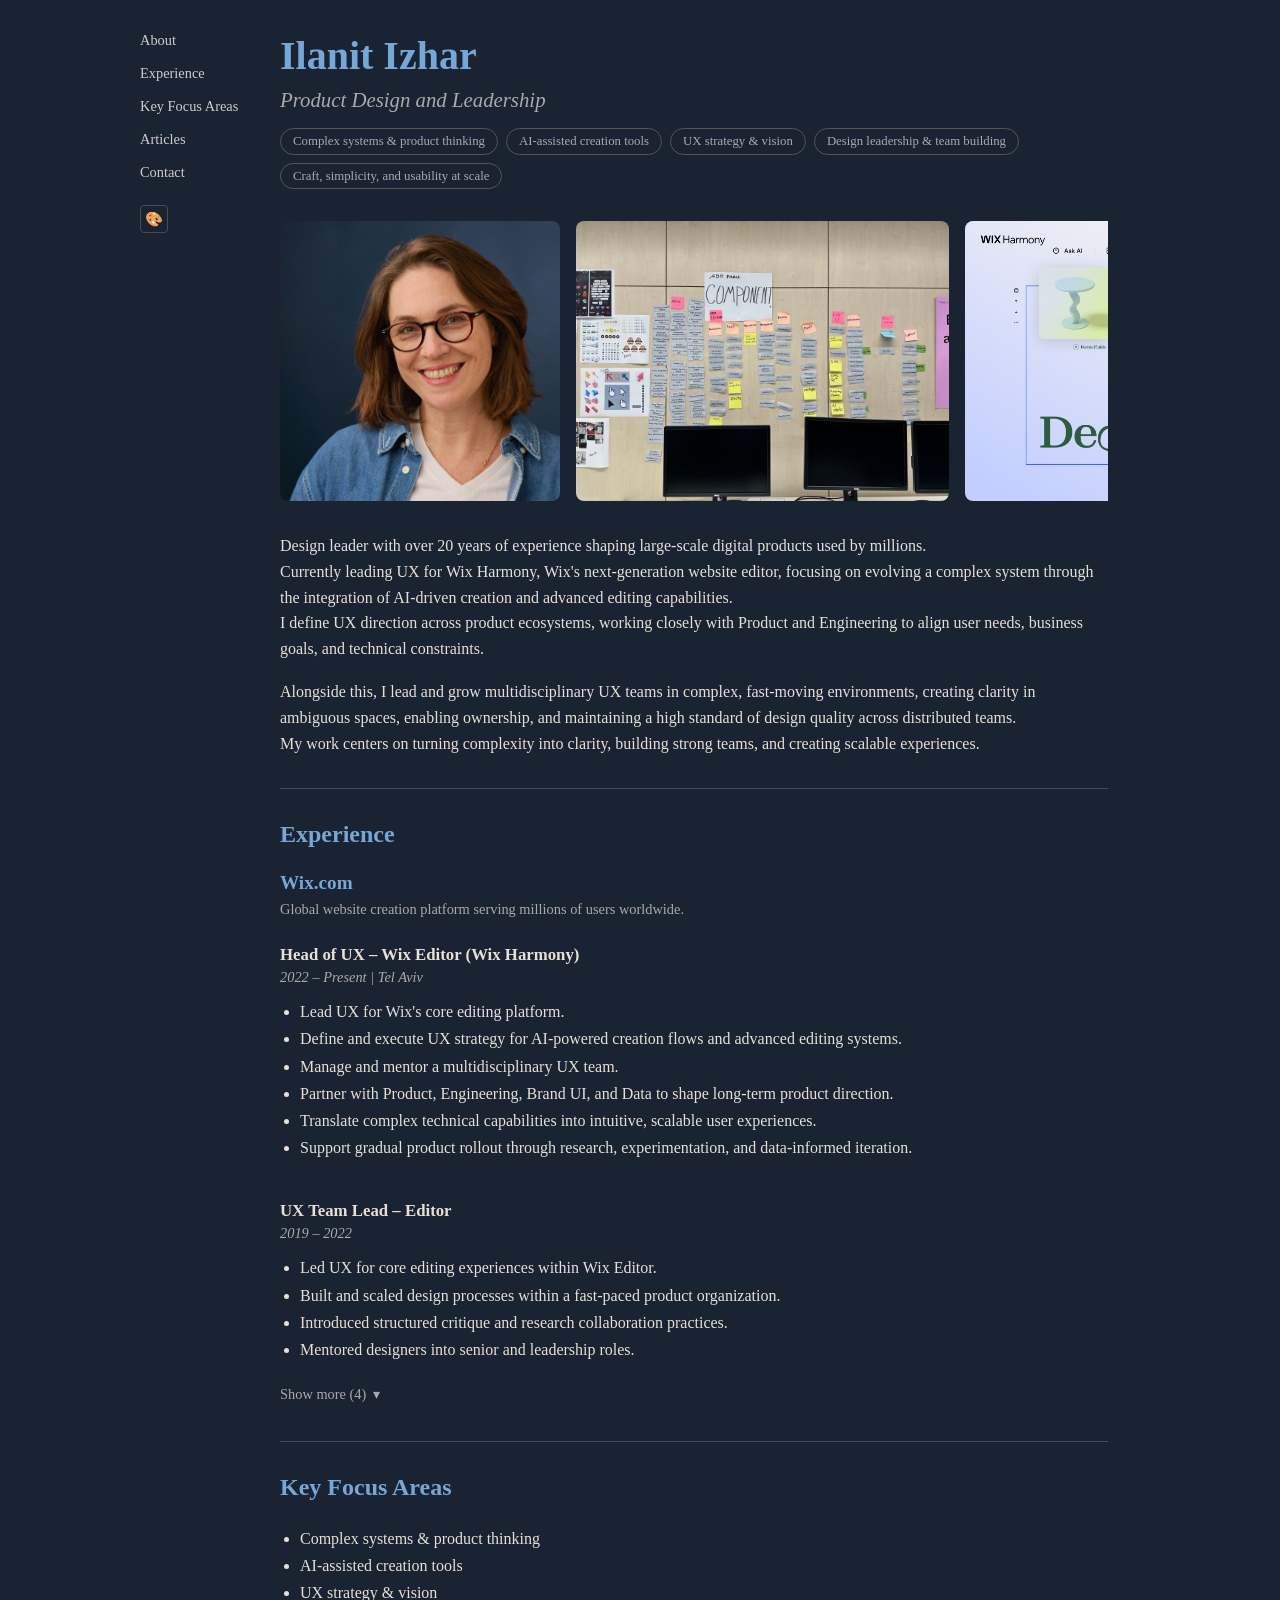
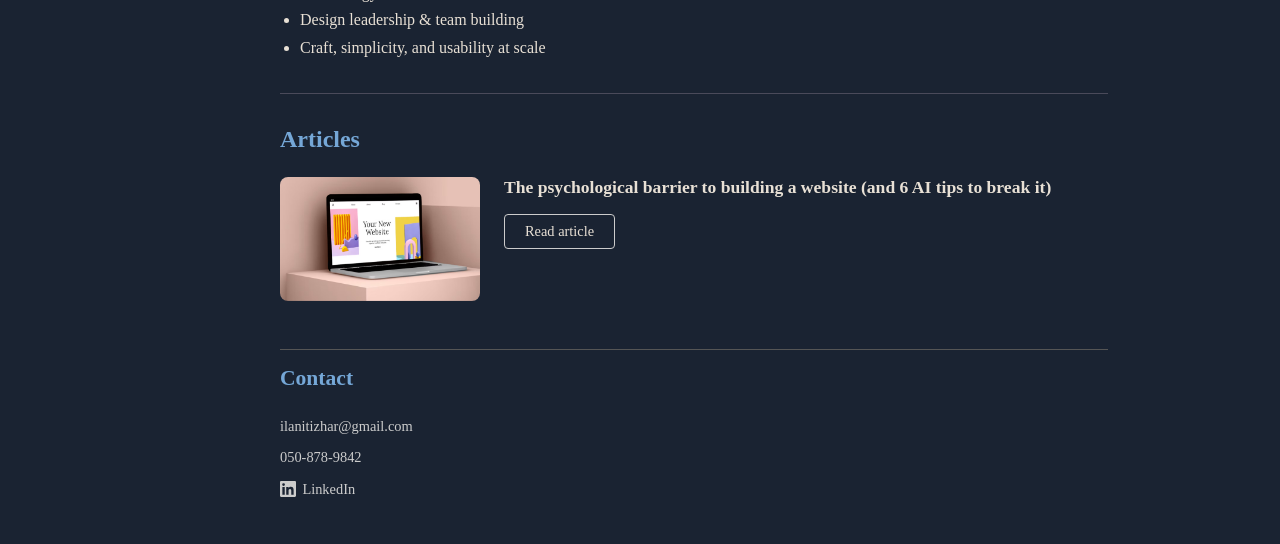
==== index.html @ 87e4e73e "Initial commit: personal portfolio site Portfolio for Ilanit Izhar with multi-theme system (5 themes" ====
<!DOCTYPE html>
<html lang="en">
<head>
  <meta charset="UTF-8">
  <meta name="viewport" content="width=device-width, initial-scale=1.0">
  <title>Ilanit Izhar</title>
  <link rel="preconnect" href="https://fonts.googleapis.com">
  <link rel="preconnect" href="https://fonts.gstatic.com" crossorigin>
  <link href="https://fonts.googleapis.com/css2?family=DM+Serif+Display&family=Inter:wght@400;600&family=Nunito:wght@400;600&family=Playfair+Display:wght@400;700&family=Source+Sans+3:wght@400;600&family=Space+Grotesk:wght@400;600&display=swap" rel="stylesheet">
  <link rel="stylesheet" href="styles.css">
</head>
<body>
  <nav class="nav-bar">
    <a href="#">About</a>
    <a href="#experience">Experience</a>
    <a href="#focus">Key Focus Areas</a>
    <a href="#articles">Articles</a>
    <a href="#contact">Contact</a>
    <div class="theme-panel-wrapper">
      <button class="theme-toggle" id="theme-toggle" title="Change theme">&#127912;</button>
      <div class="theme-panel" id="theme-panel"></div>
    </div>
  </nav>

  <h1>Ilanit Izhar</h1>
  <p class="subtitle">Product Design and Leadership</p>
  <div class="tags">
    <span class="tag">Complex systems &amp; product thinking</span>
    <span class="tag">AI-assisted creation tools</span>
    <span class="tag">UX strategy &amp; vision</span>
    <span class="tag">Design leadership &amp; team building</span>
    <span class="tag">Craft, simplicity, and usability at scale</span>
  </div>

  <div class="gallery-track-wrapper">
    <div class="gallery-track">
      <img src="media/profile.jpg" alt="Profile photo">
      <img src="media/speaking-02.jpg" alt="Presenting">
      <img src="media/Harmony_PR_img_05 (1).jpg" alt="Harmony PR">
      <img src="media/headshot-studio-03.jpg" alt="Headshot studio">
      <img src="media/show2.jpg" alt="Show photo">
      <img src="media/speaking-01.jpg" alt="Speaking on stage">
      <img src="media/speaking-03.jpg" alt="On stage">
      <img src="media/team-review.jpg" alt="Team review">
      <img src="media/team-photo.jpg" alt="Team photo">
      <img src="media/profile.jpg" alt="Profile photo">
      <img src="media/speaking-02.jpg" alt="Presenting">
      <img src="media/Harmony_PR_img_05 (1).jpg" alt="Harmony PR">
      <img src="media/headshot-studio-03.jpg" alt="Headshot studio">
      <img src="media/show2.jpg" alt="Show photo">
      <img src="media/speaking-01.jpg" alt="Speaking on stage">
      <img src="media/speaking-03.jpg" alt="On stage">
      <img src="media/team-review.jpg" alt="Team review">
      <img src="media/team-photo.jpg" alt="Team photo">
    </div>
  </div>

  <section id="about">
    <p>Design leader with over 20 years of experience shaping large-scale digital products used by millions.</p>
    <p>Currently leading UX for Wix Harmony, Wix's next-generation website editor, focusing on evolving a complex system through the integration of AI-driven creation and advanced editing capabilities.</p>
    <p>I define UX direction across product ecosystems, working closely with Product and Engineering to align user needs, business goals, and technical constraints.</p>
    <br>
    <p>Alongside this, I lead and grow multidisciplinary UX teams in complex, fast-moving environments, creating clarity in ambiguous spaces, enabling ownership, and maintaining a high standard of design quality across distributed teams.</p>
    <p>My work centers on turning complexity into clarity, building strong teams, and creating scalable experiences.</p>
  </section>

  <hr class="section-divider">

  <section id="experience" class="experience">
    <h2>Experience</h2>

    <div class="exp-company">
      <h3 class="company-name">Wix.com</h3>
      <p class="company-desc">Global website creation platform serving millions of users worldwide.</p>

      <div class="exp-block">
        <h4>Head of UX – Wix Editor (Wix Harmony)</h4>
        <span class="exp-meta">2022 – Present | Tel Aviv</span>
        <ul>
          <li>Lead UX for Wix's core editing platform.</li>
          <li>Define and execute UX strategy for AI-powered creation flows and advanced editing systems.</li>
          <li>Manage and mentor a multidisciplinary UX team.</li>
          <li>Partner with Product, Engineering, Brand UI, and Data to shape long-term product direction.</li>
          <li>Translate complex technical capabilities into intuitive, scalable user experiences.</li>
          <li>Support gradual product rollout through research, experimentation, and data-informed iteration.</li>
        </ul>
      </div>

      <div class="exp-block">
        <h4>UX Team Lead – Editor</h4>
        <span class="exp-meta">2019 – 2022</span>
        <ul>
          <li>Led UX for core editing experiences within Wix Editor.</li>
          <li>Built and scaled design processes within a fast-paced product organization.</li>
          <li>Introduced structured critique and research collaboration practices.</li>
          <li>Mentored designers into senior and leadership roles.</li>
        </ul>
      </div>
    </div>

    <details class="read-more">
      <summary><span class="label-more">Show more (4)</span><span class="label-less">Show less</span> <span class="chevron-down">&#9662;</span><span class="chevron-up">&#9652;</span></summary>

    <div class="exp-company">
      <h3 class="company-name">Jolt.io</h3>
      <p class="company-desc">EdTech startup building hybrid live learning experiences via two-way video.</p>

      <div class="exp-block">
        <h4>Senior Product Designer &amp; Brand Art Director</h4>
        <span class="exp-meta">2016 – 2019</span>
        <ul>
          <li>Led end-to-end product design across instructor tools, scheduling systems, and student discovery flows.</li>
          <li>Designed operational systems for content curation and classroom management.</li>
          <li>Defined and maintained product and brand visual language.</li>
          <li>Collaborated closely with founders and engineering during product scaling.</li>
        </ul>
      </div>
    </div>

    <div class="exp-company">
      <h3 class="company-name">Playbuzz</h3>
      <p class="company-desc">Global interactive content platform enabling publishers and brands to create storytelling experiences at scale.</p>

      <div class="exp-block">
        <h4>Product Designer &amp; Design Team Leader</h4>
        <span class="exp-meta">2014 – 2016</span>
        <ul>
          <li>Led UX/UI design for a high-scale content creation platform.</li>
          <li>Built and guided the design team.</li>
          <li>Defined and evolved the brand's visual language.</li>
          <li>Delivered web and mobile experiences used by global publishers.</li>
        </ul>
      </div>
    </div>

    <div class="exp-company">
      <h3 class="company-name">Walla! News</h3>
      <p class="company-desc">One of Israel's largest news portals, serving millions of monthly users.</p>

      <div class="exp-block">
        <h4>Creative Director &amp; UX/UI Team Lead</h4>
        <span class="exp-meta">2009 – 2014</span>
        <ul>
          <li>Led a team of 6 designers.</li>
          <li>Directed large-scale responsive redesign of Walla! News.</li>
          <li>Delivered multi-platform experiences (web, iPad, SmartTV).</li>
          <li>Partnered closely with Product and Engineering leadership on strategic roadmap initiatives.</li>
        </ul>
      </div>
    </div>

    <div class="exp-company">
      <h3 class="company-name">Mantis Studio</h3>
      <p class="company-desc">Leading Israeli digital design studio.</p>

      <div class="exp-block">
        <h4>Senior Designer &amp; Art Director</h4>
        <span class="exp-meta">2000 – 2009</span>
        <ul>
          <li>Led creative direction for large-scale digital projects.</li>
          <li>Guided design teams and managed end-to-end visual processes.</li>
          <li>Worked with major media and technology brands.</li>
        </ul>
      </div>
    </div>
    </details>
  </section>

  <hr class="section-divider">

  <section id="focus">
    <h2>Key Focus Areas</h2>
    <ul class="focus-list">
      <li>Complex systems &amp; product thinking</li>
      <li>AI-assisted creation tools</li>
      <li>UX strategy &amp; vision</li>
      <li>Design leadership &amp; team building</li>
      <li>Craft, simplicity, and usability at scale</li>
    </ul>
  </section>

  <hr class="section-divider">

  <section id="articles">
    <h2>Articles</h2>
    <div class="article-card">
      <img src="media/fc2532_8f510f0530d548c6889fca496eeb2dd0~mv2.avif" alt="Article cover">
      <div class="article-card-content">
        <h3>The psychological barrier to building a website (and 6 AI tips to break it)</h3>
        <a href="https://www.wix.com/blog/breaking-the-psychological-barrier-to-building-a-website" target="_blank" class="btn">Read article</a>
      </div>
    </div>
  </section>

  <footer id="contact">
    <h2>Contact</h2>
    <p><a href="mailto:ilanitizhar@gmail.com">ilanitizhar@gmail.com</a></p>
    <p><a href="tel:+972508789842">050-878-9842</a></p>
    <p>
      <a href="https://www.linkedin.com/in/ilanitizhar/" target="_blank" class="linkedin-link">
        <svg class="linkedin-icon" xmlns="http://www.w3.org/2000/svg" viewBox="0 0 24 24" fill="currentColor"><path d="M20.447 20.452h-3.554v-5.569c0-1.328-.027-3.037-1.852-3.037-1.853 0-2.136 1.445-2.136 2.939v5.667H9.351V9h3.414v1.561h.046c.477-.9 1.637-1.85 3.37-1.85 3.601 0 4.267 2.37 4.267 5.455v6.286zM5.337 7.433a2.062 2.062 0 01-2.063-2.065 2.064 2.064 0 112.063 2.065zm1.782 13.019H3.555V9h3.564v11.452zM22.225 0H1.771C.792 0 0 .774 0 1.729v20.542C0 23.227.792 24 1.771 24h20.451C23.2 24 24 23.227 24 22.271V1.729C24 .774 23.2 0 22.222 0h.003z"/></svg>
        LinkedIn
      </a>
    </p>
  </footer>


  <script>
    var themes = {
      midnight: {
        name: 'Midnight',
        headingFont: "Georgia, 'Times New Roman', serif",
        bodyFont: "Georgia, 'Times New Roman', serif",
        vars: {
          '--bg': '#1a2332', '--text': '#e8e0d5', '--text-muted': '#aaa',
          '--title': '#75a7d7', '--border': '#4a4a5a', '--border-light': '#555',
          '--link': '#ccc', '--link-hover': '#fff', '--tag-border': '#555',
          '--btn-border': '#ccc', '--btn-hover-bg': '#e8e0d5', '--btn-hover-text': '#1a2332',
          '--footer-text': '#999'
        },
        scroll: [
          { id: 'about',      bg: '#1a2332', text: '#e8e0d5' },
          { id: 'experience', bg: '#2d3558', text: '#e8e0d5' },
          { id: 'focus',      bg: '#40477e', text: '#e8e0d5' },
          { id: 'articles',   bg: '#5659a9', text: '#e8e0d5' },
          { id: 'contact',    bg: '#6c6cd5', text: '#e8e0d5' }
        ],
        swatches: ['#1a2332', '#75a7d7', '#6c6cd5']
      },
      daylight: {
        name: 'Daylight',
        headingFont: "Georgia, 'Times New Roman', serif",
        bodyFont: "Georgia, 'Times New Roman', serif",
        vars: {
          '--bg': '#f5f3f0', '--text': '#2a2a2a', '--text-muted': '#666',
          '--title': '#4a5a9e', '--border': '#ddd', '--border-light': '#ccc',
          '--link': '#555', '--link-hover': '#1a1a1a', '--tag-border': '#bbb',
          '--btn-border': '#555', '--btn-hover-bg': '#2a2a2a', '--btn-hover-text': '#f5f3f0',
          '--footer-text': '#777'
        },
        scroll: [
          { id: 'about',      bg: '#f5f3f0', text: '#2a2a2a' },
          { id: 'experience', bg: '#edeae5', text: '#2a2a2a' },
          { id: 'focus',      bg: '#e5e2dc', text: '#2a2a2a' },
          { id: 'articles',   bg: '#ddd9d3', text: '#2a2a2a' },
          { id: 'contact',    bg: '#d5d1ca', text: '#2a2a2a' }
        ],
        swatches: ['#f5f3f0', '#4a5a9e', '#d5d1ca']
      },
      editorial: {
        name: 'Editorial',
        headingFont: "'Playfair Display', Georgia, serif",
        bodyFont: "'Source Sans 3', 'Helvetica Neue', sans-serif",
        vars: {
          '--bg': '#faf8f5', '--text': '#2d2d2d', '--text-muted': '#7a7a7a',
          '--title': '#8b4513', '--border': '#e0d8ce', '--border-light': '#d4ccc2',
          '--link': '#6b5b4f', '--link-hover': '#2d2d2d', '--tag-border': '#c8bfb3',
          '--btn-border': '#8b4513', '--btn-hover-bg': '#8b4513', '--btn-hover-text': '#faf8f5',
          '--footer-text': '#999'
        },
        scroll: [
          { id: 'about',      bg: '#faf8f5', text: '#2d2d2d' },
          { id: 'experience', bg: '#f3efe8', text: '#2d2d2d' },
          { id: 'focus',      bg: '#ece6dc', text: '#2d2d2d' },
          { id: 'articles',   bg: '#e5ddd0', text: '#2d2d2d' },
          { id: 'contact',    bg: '#ded4c4', text: '#2d2d2d' }
        ],
        swatches: ['#faf8f5', '#8b4513', '#ded4c4']
      },
      modernist: {
        name: 'Modernist',
        headingFont: "'Space Grotesk', 'Arial', sans-serif",
        bodyFont: "'Inter', 'Helvetica Neue', sans-serif",
        vars: {
          '--bg': '#111111', '--text': '#f0f0f0', '--text-muted': '#999',
          '--title': '#00d4aa', '--border': '#333', '--border-light': '#444',
          '--link': '#bbb', '--link-hover': '#fff', '--tag-border': '#444',
          '--btn-border': '#00d4aa', '--btn-hover-bg': '#00d4aa', '--btn-hover-text': '#111111',
          '--footer-text': '#888'
        },
        scroll: [
          { id: 'about',      bg: '#111111', text: '#f0f0f0' },
          { id: 'experience', bg: '#162222', text: '#f0f0f0' },
          { id: 'focus',      bg: '#1a3333', text: '#f0f0f0' },
          { id: 'articles',   bg: '#1e4444', text: '#f0f0f0' },
          { id: 'contact',    bg: '#225555', text: '#f0f0f0' }
        ],
        swatches: ['#111111', '#00d4aa', '#225555']
      },
      sunset: {
        name: 'Sunset',
        headingFont: "'DM Serif Display', Georgia, serif",
        bodyFont: "'Nunito', 'Helvetica Neue', sans-serif",
        vars: {
          '--bg': '#2b1b35', '--text': '#f5e6d3', '--text-muted': '#c4a882',
          '--title': '#e8956a', '--border': '#4a3555', '--border-light': '#5a4565',
          '--link': '#d4b896', '--link-hover': '#f5e6d3', '--tag-border': '#5a4565',
          '--btn-border': '#e8956a', '--btn-hover-bg': '#e8956a', '--btn-hover-text': '#2b1b35',
          '--footer-text': '#a08870'
        },
        scroll: [
          { id: 'about',      bg: '#2b1b35', text: '#f5e6d3' },
          { id: 'experience', bg: '#3d2240', text: '#f5e6d3' },
          { id: 'focus',      bg: '#52294a', text: '#f5e6d3' },
          { id: 'articles',   bg: '#6b3050', text: '#f5e6d3' },
          { id: 'contact',    bg: '#843855', text: '#f5e6d3' }
        ],
        swatches: ['#2b1b35', '#e8956a', '#843855']
      }
    };

    var currentThemeKey = localStorage.getItem('selectedTheme') || 'midnight';
    var panelOpen = false;

    function applyTheme(key) {
      var theme = themes[key];
      if (!theme) return;
      currentThemeKey = key;
      localStorage.setItem('selectedTheme', key);

      var root = document.documentElement;
      for (var prop in theme.vars) {
        root.style.setProperty(prop, theme.vars[prop]);
      }

      document.body.style.fontFamily = theme.bodyFont;
      var headings = document.querySelectorAll('h1, h2, h3, h4');
      for (var i = 0; i < headings.length; i++) {
        headings[i].style.fontFamily = theme.headingFont;
      }

      updateColors();
      updateActiveCard();
    }

    function updateColors() {
      var theme = themes[currentThemeKey];
      var sections = theme.scroll;
      var scrollY = window.pageYOffset + window.innerHeight / 3;
      var current = sections[0];

      for (var i = 0; i < sections.length; i++) {
        var el = document.getElementById(sections[i].id);
        if (el) {
          var rect = el.getBoundingClientRect();
          var top = rect.top + window.pageYOffset;
          if (top <= scrollY) {
            current = sections[i];
          }
        }
      }

      document.body.style.backgroundColor = current.bg;
      document.body.style.color = current.text;
      var nav = document.querySelector('.nav-bar');
      if (nav) nav.style.backgroundColor = current.bg;
    }

    function buildPanel() {
      var panel = document.getElementById('theme-panel');
      panel.innerHTML = '';
      for (var key in themes) {
        var t = themes[key];
        var card = document.createElement('div');
        card.className = 'theme-card' + (key === currentThemeKey ? ' active' : '');
        card.dataset.theme = key;

        var swatches = document.createElement('div');
        swatches.className = 'theme-card-swatches';
        for (var s = 0; s < t.swatches.length; s++) {
          var dot = document.createElement('div');
          dot.className = 'theme-swatch';
          dot.style.backgroundColor = t.swatches[s];
          swatches.appendChild(dot);
        }

        var name = document.createElement('span');
        name.className = 'theme-card-name';
        name.textContent = t.name;
        name.style.fontFamily = t.headingFont;

        card.appendChild(swatches);
        card.appendChild(name);
        card.addEventListener('click', (function(k) {
          return function() { applyTheme(k); };
        })(key));

        panel.appendChild(card);
      }
    }

    function updateActiveCard() {
      var cards = document.querySelectorAll('.theme-card');
      for (var i = 0; i < cards.length; i++) {
        cards[i].classList.toggle('active', cards[i].dataset.theme === currentThemeKey);
      }
    }

    function togglePanel() {
      panelOpen = !panelOpen;
      document.getElementById('theme-panel').classList.toggle('open', panelOpen);
    }

    document.getElementById('theme-toggle').addEventListener('click', function(e) {
      e.stopPropagation();
      togglePanel();
    });

    document.addEventListener('click', function(e) {
      if (panelOpen && !document.getElementById('theme-panel').contains(e.target)) {
        panelOpen = false;
        document.getElementById('theme-panel').classList.remove('open');
      }
    });

    buildPanel();
    applyTheme(currentThemeKey);
    window.addEventListener('scroll', updateColors);
  </script>
</body>
</html>
---- styles.css ----
* {
  box-sizing: border-box;
  margin: 0;
  padding: 0;
}

:root {
  --bg: #1a2332;
  --text: #e8e0d5;
  --text-muted: #aaa;
  --title: #75a7d7;
  --border: #4a4a5a;
  --border-light: #555;
  --link: #ccc;
  --link-hover: #fff;
  --tag-border: #555;
  --btn-border: #ccc;
  --btn-hover-bg: #e8e0d5;
  --btn-hover-text: #1a2332;
  --footer-text: #999;
}


body {
  font-family: Georgia, 'Times New Roman', serif;
  background-color: var(--bg);
  color: var(--text);
  transition: background-color 1.5s ease, color 1.5s ease, font-family 0.3s ease;
  max-width: 1000px;
  margin: 0 auto;
  padding: 2rem 2rem 2rem 140px;
}

.nav-bar {
  transition: background-color 1.5s ease;
  position: fixed;
  top: 2rem;
  left: calc((100vw - 1000px) / 2);
  display: flex;
  flex-direction: column;
  gap: 1rem;
  z-index: 10;
}

.nav-bar a {
  color: var(--link);
  text-decoration: none;
  font-size: 0.9rem;
}

.nav-bar a:hover {
  color: var(--link-hover);
}

.theme-toggle {
  cursor: pointer;
  background: none;
  border: 1px solid var(--border);
  color: var(--text-muted);
  font-size: 0.9rem;
  width: 28px;
  height: 28px;
  padding: 0;
  border-radius: 4px;
  margin-top: 0.5rem;
  transition: color 0.3s, border-color 0.3s;
}

.theme-toggle:hover {
  color: var(--link-hover);
  border-color: var(--link);
}

html {
  scroll-behavior: smooth;
}

h1, h2 {
  color: var(--title);
}

h1 {
  font-size: 2.5rem;
  margin-bottom: 0.25rem;
}

.subtitle {
  font-style: italic;
  color: var(--text-muted);
  font-size: 1.3rem;
  margin-bottom: 0.75rem;
}

.tags {
  display: flex;
  flex-wrap: wrap;
  gap: 0.5rem;
  margin-bottom: 2rem;
}

.tag {
  display: inline-block;
  padding: 0.3rem 0.75rem;
  border: 1px solid var(--tag-border);
  border-radius: 20px;
  font-size: 0.8rem;
  color: var(--text-muted);
}

section {
  margin-bottom: 2rem;
}

h2 {
  margin-bottom: 1.5rem;
}

p {
  line-height: 1.6;
}

.title {
  font-style: italic;
  color: var(--text-muted);
  margin-bottom: 0.75rem;
}

.gallery-track-wrapper {
  overflow: hidden;
  margin-bottom: 2rem;
}

.gallery-track {
  display: flex;
  gap: 1rem;
  animation: scroll-gallery 40s linear infinite;
  width: max-content;
}

.gallery-track img {
  height: 280px;
  width: auto;
  border-radius: 8px;
  object-fit: cover;
  flex-shrink: 0;
}

@keyframes scroll-gallery {
  0% { transform: translateX(0); }
  100% { transform: translateX(-50%); }
}

.exp-block {
  margin-bottom: 2.5rem;
}

.exp-block:last-child {
  margin-bottom: 0;
}

.exp-company {
  margin-bottom: 1rem;
}

.exp-company + .exp-company {
  border-top: 1px solid var(--border);
  padding-top: 1.5rem;
  margin-top: 1.5rem;
}

.read-more {
  margin-top: 1rem;
}

.read-more > .exp-company:first-of-type {
  border-top: 1px solid var(--border);
  padding-top: 1.5rem;
  margin-top: 1rem;
}

.read-more summary {
  cursor: pointer;
  color: var(--text-muted);
  font-size: 0.9rem;
  list-style: none;
  display: inline-flex;
  align-items: center;
  gap: 0.4rem;
  padding: 0.4rem 0;
}

.read-more summary:hover {
  color: var(--link-hover);
}

.read-more summary::-webkit-details-marker {
  display: none;
}

.read-more summary .chevron-down {
  display: inline;
}

.read-more summary .chevron-up {
  display: none;
}

.read-more[open] summary .chevron-down {
  display: none;
}

.read-more[open] summary .chevron-up {
  display: inline;
}

.read-more[open] summary .label-more {
  display: none;
}

.read-more summary .label-less {
  display: none;
}

.read-more[open] summary .label-less {
  display: inline;
}

.read-more[open] summary {
  order: 1;
}

.read-more[open] {
  display: flex;
  flex-direction: column;
}

.company-name {
  font-size: 1.2rem;
  margin-bottom: 0.25rem;
  color: var(--title);
}

.company-desc {
  color: var(--text-muted);
  font-size: 0.9rem;
  margin-bottom: 1.5rem;
}

.exp-block h4 {
  font-size: 1.05rem;
  margin-bottom: 0.25rem;
}

.focus-list {
  padding-left: 1.25rem;
}

.focus-list li {
  line-height: 1.7;
}

.exp-meta {
  display: block;
  font-style: italic;
  color: var(--text-muted);
  font-size: 0.9rem;
  margin-bottom: 0.75rem;
}

.exp-block ul {
  padding-left: 1.25rem;
}

.exp-block ul li {
  line-height: 1.7;
}

.section-divider {
  border: none;
  border-top: 1px solid var(--border);
  margin: 2rem 0;
}

.article-card {
  margin-top: 1rem;
  display: flex;
  gap: 1.5rem;
  align-items: flex-start;
}

.article-card img {
  width: 200px;
  border-radius: 8px;
  object-fit: cover;
  flex-shrink: 0;
}

.article-card-content {
  display: flex;
  flex-direction: column;
  align-items: flex-start;
  gap: 1rem;
}

.article-card-content h3 {
  font-size: 1.1rem;
}

.btn {
  display: inline-block;
  padding: 0.5rem 1.25rem;
  border: 1px solid var(--btn-border);
  color: var(--text);
  text-decoration: none;
  font-size: 0.9rem;
  border-radius: 4px;
}

.btn:hover {
  background-color: var(--btn-hover-bg);
  color: var(--btn-hover-text);
}

footer {
  margin-top: 3rem;
  padding-top: 1rem;
  border-top: 1px solid var(--border-light);
  font-size: 0.9rem;
  color: var(--footer-text);
}

footer p {
  margin-bottom: 0.5rem;
}

footer a {
  color: var(--link);
  text-decoration: none;
}

footer a:hover {
  color: var(--link-hover);
}

.linkedin-link {
  display: inline-flex;
  align-items: center;
  gap: 0.4rem;
}

.linkedin-icon {
  width: 16px;
  height: 16px;
}

.theme-panel-wrapper {
  position: relative;
}

.theme-panel {
  display: none;
  position: absolute;
  top: calc(100% + 0.5rem);
  left: 0;
  background: var(--bg);
  border: 1px solid var(--border);
  border-radius: 10px;
  padding: 0.5rem;
  width: 200px;
  box-shadow: 0 8px 24px rgba(0, 0, 0, 0.3);
  z-index: 100;
  flex-direction: column;
  gap: 0.4rem;
  transition: background-color 0.3s;
}

.theme-panel.open {
  display: flex;
}

.theme-card {
  display: flex;
  align-items: center;
  gap: 0.6rem;
  padding: 0.5rem 0.6rem;
  border-radius: 8px;
  cursor: pointer;
  border: 2px solid transparent;
  transition: border-color 0.2s, background 0.2s;
}

.theme-card:hover {
  background: rgba(128, 128, 128, 0.15);
}

.theme-card.active {
  border-color: var(--title);
}

.theme-card-swatches {
  display: flex;
  gap: 3px;
  flex-shrink: 0;
}

.theme-swatch {
  width: 14px;
  height: 14px;
  border-radius: 50%;
  border: 1px solid rgba(128, 128, 128, 0.3);
}

.theme-card-name {
  font-size: 0.8rem;
  color: var(--text);
  white-space: nowrap;
}

@media (max-width: 768px) {
  body {
    padding: 5rem 1rem 2rem;
  }

  .nav-bar {
    position: fixed;
    top: 0;
    left: 0;
    right: 0;
    flex-direction: row;
    flex-wrap: wrap;
    gap: 0.75rem;
    padding: 0.75rem 1rem;
    background-color: var(--bg);
    border-bottom: 1px solid var(--border);
  }

  h1 {
    font-size: 1.8rem;
  }

  .subtitle {
    font-size: 1rem;
  }

  .gallery-track img {
    height: 200px;
  }

  .article-card {
    flex-direction: column;
  }

  .article-card img {
    width: 100%;
    max-width: 300px;
  }

  .theme-panel {
    left: auto;
    right: 0;
  }
}
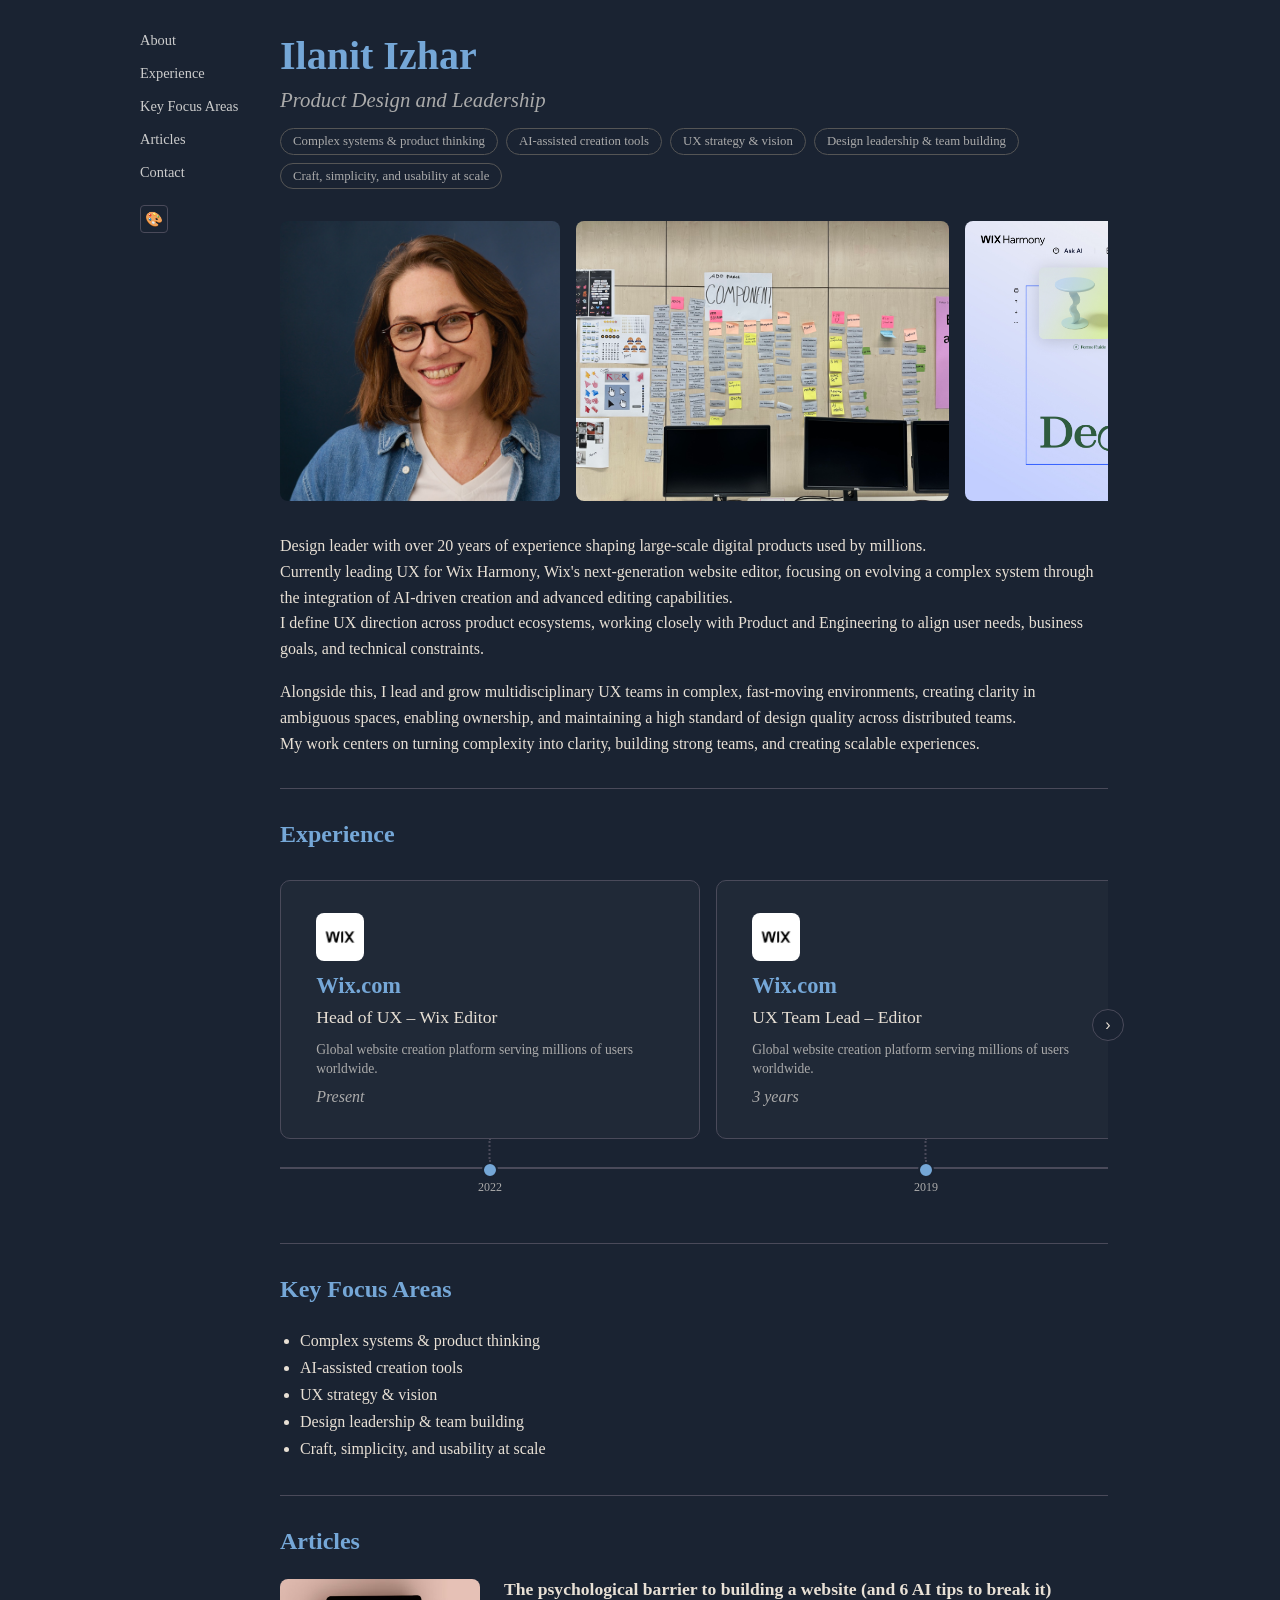
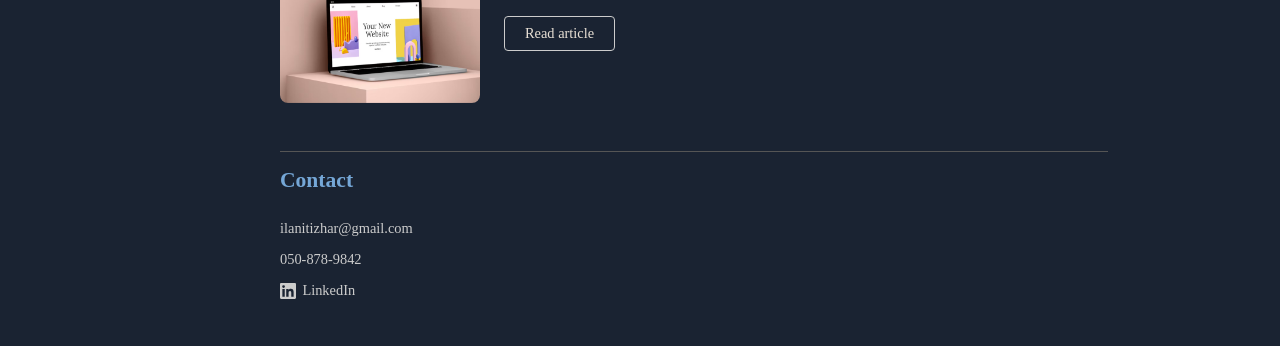
==== commit 3b1ce2b6: "Add theme changer and experience timeline carousel - Replace light/dark toggle with 5-theme system (" ====
--- a/index.html
+++ b/index.html
@@ -69,101 +69,68 @@
   <section id="experience" class="experience">
     <h2>Experience</h2>
 
-    <div class="exp-company">
-      <h3 class="company-name">Wix.com</h3>
-      <p class="company-desc">Global website creation platform serving millions of users worldwide.</p>
-
-      <div class="exp-block">
-        <h4>Head of UX – Wix Editor (Wix Harmony)</h4>
-        <span class="exp-meta">2022 – Present | Tel Aviv</span>
-        <ul>
-          <li>Lead UX for Wix's core editing platform.</li>
-          <li>Define and execute UX strategy for AI-powered creation flows and advanced editing systems.</li>
-          <li>Manage and mentor a multidisciplinary UX team.</li>
-          <li>Partner with Product, Engineering, Brand UI, and Data to shape long-term product direction.</li>
-          <li>Translate complex technical capabilities into intuitive, scalable user experiences.</li>
-          <li>Support gradual product rollout through research, experimentation, and data-informed iteration.</li>
-        </ul>
+    <div class="timeline-container">
+      <button class="timeline-arrow timeline-arrow-left hidden" id="tl-left">&#8249;</button>
+      <button class="timeline-arrow timeline-arrow-right" id="tl-right">&#8250;</button>
+
+      <div class="timeline-scroll" id="timeline-scroll">
+        <div class="timeline-card" data-index="0">
+          <img class="timeline-card-logo" src="media/logos/wix_com_logo.jpeg" alt="Wix logo">
+          <div class="timeline-card-company">Wix.com</div>
+          <div class="timeline-card-role">Head of UX – Wix Editor</div>
+          <div class="timeline-card-desc">Global website creation platform serving millions of users worldwide.</div>
+          <div class="timeline-card-dates">Present</div>
+          <span class="timeline-card-year">2022</span>
+        </div>
+        <div class="timeline-card" data-index="1">
+          <img class="timeline-card-logo" src="media/logos/wix_com_logo.jpeg" alt="Wix logo">
+          <div class="timeline-card-company">Wix.com</div>
+          <div class="timeline-card-role">UX Team Lead – Editor</div>
+          <div class="timeline-card-desc">Global website creation platform serving millions of users worldwide.</div>
+          <div class="timeline-card-dates">3 years</div>
+          <span class="timeline-card-year">2019</span>
+        </div>
+        <div class="timeline-card" data-index="2">
+          <img class="timeline-card-logo" src="media/logos/meet_jolt_logo.jpeg" alt="Jolt logo">
+          <div class="timeline-card-company">Jolt.io</div>
+          <div class="timeline-card-role">Sr. Product Designer &amp; Brand Art Director</div>
+          <div class="timeline-card-desc">EdTech startup building hybrid live learning experiences via two-way video.</div>
+          <div class="timeline-card-dates">3 years</div>
+          <span class="timeline-card-year">2016</span>
+        </div>
+        <div class="timeline-card" data-index="3">
+          <img class="timeline-card-logo" src="media/logos/playbuzz_logo.jpeg" alt="Playbuzz logo">
+          <div class="timeline-card-company">Playbuzz</div>
+          <div class="timeline-card-role">Product Designer &amp; Design Team Leader</div>
+          <div class="timeline-card-desc">Global interactive content platform enabling publishers and brands to create storytelling experiences at scale.</div>
+          <div class="timeline-card-dates">2 years</div>
+          <span class="timeline-card-year">2014</span>
+        </div>
+        <div class="timeline-card" data-index="4">
+          <img class="timeline-card-logo" src="media/logos/walla_logo.jpeg" alt="Walla logo">
+          <div class="timeline-card-company">Walla! News</div>
+          <div class="timeline-card-role">Creative Director &amp; UX/UI Team Lead</div>
+          <div class="timeline-card-desc">One of Israel's largest news portals, serving millions of monthly users.</div>
+          <div class="timeline-card-dates">5 years</div>
+          <span class="timeline-card-year">2009</span>
+        </div>
+        <div class="timeline-card" data-index="5">
+          <div class="timeline-card-logo" style="width:48px;height:48px;"></div>
+          <div class="timeline-card-company">Studio Mantis</div>
+          <div class="timeline-card-role">Senior Designer &amp; Art Director</div>
+          <div class="timeline-card-desc">Leading Israeli digital design studio.</div>
+          <div class="timeline-card-dates">9 years</div>
+          <span class="timeline-card-year">2000</span>
+        </div>
       </div>
 
-      <div class="exp-block">
-        <h4>UX Team Lead – Editor</h4>
-        <span class="exp-meta">2019 – 2022</span>
-        <ul>
-          <li>Led UX for core editing experiences within Wix Editor.</li>
-          <li>Built and scaled design processes within a fast-paced product organization.</li>
-          <li>Introduced structured critique and research collaboration practices.</li>
-          <li>Mentored designers into senior and leadership roles.</li>
-        </ul>
+      <div class="timeline-line"></div>
+      <div class="timeline-overlay" id="timeline-overlay"></div>
+      <div class="timeline-popover" id="timeline-popover">
+        <button class="timeline-popover-close" id="popover-close">&times;</button>
+        <div id="popover-content"></div>
       </div>
     </div>
-
-    <details class="read-more">
-      <summary><span class="label-more">Show more (4)</span><span class="label-less">Show less</span> <span class="chevron-down">&#9662;</span><span class="chevron-up">&#9652;</span></summary>
-
-    <div class="exp-company">
-      <h3 class="company-name">Jolt.io</h3>
-      <p class="company-desc">EdTech startup building hybrid live learning experiences via two-way video.</p>
-
-      <div class="exp-block">
-        <h4>Senior Product Designer &amp; Brand Art Director</h4>
-        <span class="exp-meta">2016 – 2019</span>
-        <ul>
-          <li>Led end-to-end product design across instructor tools, scheduling systems, and student discovery flows.</li>
-          <li>Designed operational systems for content curation and classroom management.</li>
-          <li>Defined and maintained product and brand visual language.</li>
-          <li>Collaborated closely with founders and engineering during product scaling.</li>
-        </ul>
-      </div>
-    </div>
-
-    <div class="exp-company">
-      <h3 class="company-name">Playbuzz</h3>
-      <p class="company-desc">Global interactive content platform enabling publishers and brands to create storytelling experiences at scale.</p>
-
-      <div class="exp-block">
-        <h4>Product Designer &amp; Design Team Leader</h4>
-        <span class="exp-meta">2014 – 2016</span>
-        <ul>
-          <li>Led UX/UI design for a high-scale content creation platform.</li>
-          <li>Built and guided the design team.</li>
-          <li>Defined and evolved the brand's visual language.</li>
-          <li>Delivered web and mobile experiences used by global publishers.</li>
-        </ul>
-      </div>
-    </div>
-
-    <div class="exp-company">
-      <h3 class="company-name">Walla! News</h3>
-      <p class="company-desc">One of Israel's largest news portals, serving millions of monthly users.</p>
-
-      <div class="exp-block">
-        <h4>Creative Director &amp; UX/UI Team Lead</h4>
-        <span class="exp-meta">2009 – 2014</span>
-        <ul>
-          <li>Led a team of 6 designers.</li>
-          <li>Directed large-scale responsive redesign of Walla! News.</li>
-          <li>Delivered multi-platform experiences (web, iPad, SmartTV).</li>
-          <li>Partnered closely with Product and Engineering leadership on strategic roadmap initiatives.</li>
-        </ul>
-      </div>
-    </div>
-
-    <div class="exp-company">
-      <h3 class="company-name">Mantis Studio</h3>
-      <p class="company-desc">Leading Israeli digital design studio.</p>
-
-      <div class="exp-block">
-        <h4>Senior Designer &amp; Art Director</h4>
-        <span class="exp-meta">2000 – 2009</span>
-        <ul>
-          <li>Led creative direction for large-scale digital projects.</li>
-          <li>Guided design teams and managed end-to-end visual processes.</li>
-          <li>Worked with major media and technology brands.</li>
-        </ul>
-      </div>
-    </div>
-    </details>
   </section>
 
   <hr class="section-divider">
@@ -416,6 +383,161 @@
     buildPanel();
     applyTheme(currentThemeKey);
     window.addEventListener('scroll', updateColors);
+
+    /* ---- Timeline Carousel ---- */
+    var timelineData = [
+      {
+        company: 'Wix.com',
+        desc: 'Global website creation platform serving millions of users worldwide.',
+        role: 'Head of UX – Wix Editor (Wix Harmony)',
+        meta: '2022 – Present | Tel Aviv',
+        bullets: [
+          'Lead UX for Wix\'s core editing platform.',
+          'Define and execute UX strategy for AI-powered creation flows and advanced editing systems.',
+          'Manage and mentor a multidisciplinary UX team.',
+          'Partner with Product, Engineering, Brand UI, and Data to shape long-term product direction.',
+          'Translate complex technical capabilities into intuitive, scalable user experiences.',
+          'Support gradual product rollout through research, experimentation, and data-informed iteration.'
+        ]
+      },
+      {
+        company: 'Wix.com',
+        desc: 'Global website creation platform serving millions of users worldwide.',
+        role: 'UX Team Lead – Editor',
+        meta: '2019 – 2022',
+        bullets: [
+          'Led UX for core editing experiences within Wix Editor.',
+          'Built and scaled design processes within a fast-paced product organization.',
+          'Introduced structured critique and research collaboration practices.',
+          'Mentored designers into senior and leadership roles.'
+        ]
+      },
+      {
+        company: 'Jolt.io',
+        desc: 'EdTech startup building hybrid live learning experiences via two-way video.',
+        role: 'Senior Product Designer & Brand Art Director',
+        meta: '2016 – 2019',
+        bullets: [
+          'Led end-to-end product design across instructor tools, scheduling systems, and student discovery flows.',
+          'Designed operational systems for content curation and classroom management.',
+          'Defined and maintained product and brand visual language.',
+          'Collaborated closely with founders and engineering during product scaling.'
+        ]
+      },
+      {
+        company: 'Playbuzz',
+        desc: 'Global interactive content platform enabling publishers and brands to create storytelling experiences at scale.',
+        role: 'Product Designer & Design Team Leader',
+        meta: '2014 – 2016',
+        bullets: [
+          'Led UX/UI design for a high-scale content creation platform.',
+          'Built and guided the design team.',
+          'Defined and evolved the brand\'s visual language.',
+          'Delivered web and mobile experiences used by global publishers.'
+        ]
+      },
+      {
+        company: 'Walla! News',
+        desc: 'One of Israel\'s largest news portals, serving millions of monthly users.',
+        role: 'Creative Director & UX/UI Team Lead',
+        meta: '2009 – 2014',
+        bullets: [
+          'Led a team of 6 designers.',
+          'Directed large-scale responsive redesign of Walla! News.',
+          'Delivered multi-platform experiences (web, iPad, SmartTV).',
+          'Partnered closely with Product and Engineering leadership on strategic roadmap initiatives.'
+        ]
+      },
+      {
+        company: 'Studio Mantis',
+        desc: 'Leading Israeli digital design studio.',
+        role: 'Senior Designer & Art Director',
+        meta: '2000 – 2009',
+        bullets: [
+          'Led creative direction for large-scale digital projects.',
+          'Guided design teams and managed end-to-end visual processes.',
+          'Worked with major media and technology brands.'
+        ]
+      }
+    ];
+
+    var tlScroll = document.getElementById('timeline-scroll');
+    var tlPopover = document.getElementById('timeline-popover');
+    var tlOverlay = document.getElementById('timeline-overlay');
+    var popoverContent = document.getElementById('popover-content');
+    var tlCards = document.querySelectorAll('.timeline-card');
+    var tlLeft = document.getElementById('tl-left');
+    var tlRight = document.getElementById('tl-right');
+    var activeCardIndex = -1;
+
+    function showPopover(index) {
+      var d = timelineData[index];
+      var html = '<h4>' + d.company + '</h4>' +
+        '<div class="popover-role">' + d.role + '</div>' +
+        '<div class="popover-meta">' + d.meta + '</div>' +
+        '<div class="popover-desc">' + d.desc + '</div>' +
+        '<ul>';
+      for (var b = 0; b < d.bullets.length; b++) {
+        html += '<li>' + d.bullets[b] + '</li>';
+      }
+      html += '</ul>';
+      popoverContent.innerHTML = html;
+
+      tlCards.forEach(function(c) { c.classList.remove('active'); });
+      tlCards[index].classList.add('active');
+      activeCardIndex = index;
+
+      tlOverlay.classList.add('open');
+      tlPopover.classList.add('open');
+    }
+
+    function closePopover() {
+      tlPopover.classList.remove('open');
+      tlOverlay.classList.remove('open');
+      tlCards.forEach(function(c) { c.classList.remove('active'); });
+      activeCardIndex = -1;
+    }
+
+    tlCards.forEach(function(card) {
+      card.addEventListener('click', function(e) {
+        e.stopPropagation();
+        var idx = parseInt(card.dataset.index);
+        if (idx === activeCardIndex) {
+          closePopover();
+        } else {
+          showPopover(idx);
+        }
+      });
+    });
+
+    document.getElementById('popover-close').addEventListener('click', function(e) {
+      e.stopPropagation();
+      closePopover();
+    });
+
+    tlOverlay.addEventListener('click', function() {
+      closePopover();
+    });
+
+    function updateArrows() {
+      var sl = tlScroll.scrollLeft;
+      var maxScroll = tlScroll.scrollWidth - tlScroll.clientWidth;
+      tlLeft.classList.toggle('hidden', sl <= 5);
+      tlRight.classList.toggle('hidden', sl >= maxScroll - 5);
+    }
+
+    tlLeft.addEventListener('click', function(e) {
+      e.stopPropagation();
+      tlScroll.scrollBy({ left: -220, behavior: 'smooth' });
+    });
+
+    tlRight.addEventListener('click', function(e) {
+      e.stopPropagation();
+      tlScroll.scrollBy({ left: 220, behavior: 'smooth' });
+    });
+
+    tlScroll.addEventListener('scroll', updateArrows);
+    updateArrows();
   </script>
 </body>
 </html>
--- a/styles.css
+++ b/styles.css
@@ -150,105 +150,270 @@
   100% { transform: translateX(-50%); }
 }
 
-.exp-block {
-  margin-bottom: 2.5rem;
-}
-
-.exp-block:last-child {
-  margin-bottom: 0;
-}
-
-.exp-company {
-  margin-bottom: 1rem;
-}
-
-.exp-company + .exp-company {
-  border-top: 1px solid var(--border);
-  padding-top: 1.5rem;
+/* Timeline Carousel */
+.timeline-container {
+  position: relative;
   margin-top: 1.5rem;
 }
 
-.read-more {
-  margin-top: 1rem;
-}
-
-.read-more > .exp-company:first-of-type {
-  border-top: 1px solid var(--border);
-  padding-top: 1.5rem;
-  margin-top: 1rem;
-}
-
-.read-more summary {
+.timeline-scroll {
+  display: flex;
+  gap: 1rem;
+  overflow-x: auto;
+  scroll-behavior: smooth;
+  padding: 0.5rem 0 4.5rem;
+  scrollbar-width: none;
+  -ms-overflow-style: none;
+}
+
+.timeline-scroll::-webkit-scrollbar {
+  display: none;
+}
+
+.timeline-line {
+  position: absolute;
+  bottom: 2.6rem;
+  left: 0;
+  right: 0;
+  height: 2px;
+  background: var(--border);
+}
+
+.timeline-card {
+  min-width: 380px;
+  max-width: 420px;
+  padding: 2rem 2.2rem;
+  display: flex;
+  flex-direction: column;
+  border: 1px solid var(--border);
+  border-radius: 10px;
   cursor: pointer;
-  color: var(--text-muted);
-  font-size: 0.9rem;
-  list-style: none;
-  display: inline-flex;
+  flex-shrink: 0;
+  position: relative;
+  transition: border-color 0.25s;
+  background: rgba(128, 128, 128, 0.06);
+}
+
+.timeline-card::before {
+  content: '';
+  position: absolute;
+  bottom: -1.5rem;
+  left: 50%;
+  transform: translateX(-50%);
+  width: 1px;
+  height: 1.5rem;
+  border-left: 2px dotted var(--border);
+}
+
+.timeline-card::after {
+  content: '';
+  position: absolute;
+  bottom: -2.05rem;
+  left: 50%;
+  transform: translate(-50%, 50%);
+  width: 12px;
+  height: 12px;
+  border-radius: 50%;
+  background: var(--title);
+  border: 2px solid var(--bg);
+  transition: background 0.25s, border-color 0.25s;
+  z-index: 2;
+  pointer-events: none;
+}
+
+.timeline-card-year {
+  position: absolute;
+  bottom: -3.6rem;
+  left: 50%;
+  transform: translateX(-50%);
+  font-size: 0.75rem;
+  color: var(--text-muted);
+  white-space: nowrap;
+}
+
+.timeline-card:hover {
+  border-color: var(--title);
+}
+
+.timeline-card.active {
+  border-color: var(--title);
+}
+
+.timeline-card.active::after {
+  background: var(--title);
+}
+
+.timeline-card-logo {
+  width: 48px;
+  height: 48px;
+  object-fit: contain;
+  border-radius: 8px;
+  margin-bottom: 0.75rem;
+}
+
+.timeline-card-company {
+  font-size: 1.4rem;
+  font-weight: 700;
+  color: var(--title);
+  margin-bottom: 0.3rem;
+}
+
+.timeline-card-desc {
+  font-size: 0.85rem;
+  color: var(--text-muted);
+  line-height: 1.4;
+  margin-bottom: 0.6rem;
+}
+
+.timeline-card-role {
+  font-size: 1.1rem;
+  color: var(--text);
+  line-height: 1.5;
+  margin-bottom: 0.6rem;
+}
+
+.timeline-card-dates {
+  margin-top: auto;
+  font-size: 1rem;
+  color: var(--text-muted);
+  font-style: italic;
+}
+
+.timeline-arrow {
+  position: absolute;
+  top: 50%;
+  transform: translateY(calc(-50% - 1rem));
+  width: 32px;
+  height: 32px;
+  border-radius: 50%;
+  border: 1px solid var(--border);
+  background: var(--bg);
+  color: var(--text);
+  font-size: 1rem;
+  cursor: pointer;
+  display: flex;
   align-items: center;
-  gap: 0.4rem;
-  padding: 0.4rem 0;
-}
-
-.read-more summary:hover {
-  color: var(--link-hover);
-}
-
-.read-more summary::-webkit-details-marker {
+  justify-content: center;
+  z-index: 10;
+  transition: opacity 0.3s, background 0.2s, border-color 0.2s;
+}
+
+.timeline-arrow:hover {
+  border-color: var(--title);
+  color: var(--title);
+}
+
+.timeline-arrow.hidden {
+  opacity: 0;
+  pointer-events: none;
+}
+
+.timeline-arrow-left {
+  left: -16px;
+}
+
+.timeline-arrow-right {
+  right: -16px;
+}
+
+/* Timeline Popover Overlay */
+.timeline-overlay {
   display: none;
-}
-
-.read-more summary .chevron-down {
-  display: inline;
-}
-
-.read-more summary .chevron-up {
+  position: fixed;
+  top: 0;
+  left: 0;
+  right: 0;
+  bottom: 0;
+  background: rgba(0, 0, 0, 0.4);
+  backdrop-filter: blur(6px);
+  -webkit-backdrop-filter: blur(6px);
+  z-index: 50;
+}
+
+.timeline-overlay.open {
+  display: block;
+}
+
+/* Timeline Popover */
+.timeline-popover {
   display: none;
-}
-
-.read-more[open] summary .chevron-down {
-  display: none;
-}
-
-.read-more[open] summary .chevron-up {
-  display: inline;
-}
-
-.read-more[open] summary .label-more {
-  display: none;
-}
-
-.read-more summary .label-less {
-  display: none;
-}
-
-.read-more[open] summary .label-less {
-  display: inline;
-}
-
-.read-more[open] summary {
-  order: 1;
-}
-
-.read-more[open] {
-  display: flex;
-  flex-direction: column;
-}
-
-.company-name {
+  position: fixed;
+  top: 50%;
+  left: 50%;
+  transform: translate(-50%, -50%);
+  width: 90%;
+  max-width: 750px;
+  max-height: 85vh;
+  overflow-y: auto;
+  background: var(--bg);
+  border: 1px solid var(--border);
+  border-radius: 20px;
+  padding: 3.5rem 4rem;
+  box-shadow: 0 16px 48px rgba(0, 0, 0, 0.35);
+  z-index: 51;
+  transition: background-color 0.3s, border-color 0.3s;
+}
+
+.timeline-popover.open {
+  display: block;
+}
+
+.timeline-popover-close {
+  position: absolute;
+  top: 0.75rem;
+  right: 0.75rem;
+  width: 28px;
+  height: 28px;
+  border: none;
+  background: transparent;
+  color: var(--text-muted);
   font-size: 1.2rem;
-  margin-bottom: 0.25rem;
+  cursor: pointer;
+  border-radius: 50%;
+  display: flex;
+  align-items: center;
+  justify-content: center;
+  transition: color 0.2s, background 0.2s;
+}
+
+.timeline-popover-close:hover {
+  color: var(--text);
+  background: rgba(128, 128, 128, 0.15);
+}
+
+.timeline-popover h4 {
+  font-size: 1.5rem;
+  margin-bottom: 0.3rem;
   color: var(--title);
 }
 
-.company-desc {
-  color: var(--text-muted);
-  font-size: 0.9rem;
+.timeline-popover .popover-role {
+  font-size: 1.15rem;
+  margin-bottom: 0.2rem;
+}
+
+.timeline-popover .popover-meta {
+  font-size: 1.05rem;
+  font-style: italic;
+  color: var(--text-muted);
   margin-bottom: 1.5rem;
 }
 
-.exp-block h4 {
+.timeline-popover .popover-desc {
   font-size: 1.05rem;
-  margin-bottom: 0.25rem;
+  color: var(--text-muted);
+  margin-bottom: 1.5rem;
+  line-height: 1.8;
+}
+
+.timeline-popover ul {
+  padding-left: 1.5rem;
+}
+
+.timeline-popover ul li {
+  line-height: 1.9;
+  font-size: 1.05rem;
+  margin-bottom: 0.4rem;
 }
 
 .focus-list {
@@ -256,22 +421,6 @@
 }
 
 .focus-list li {
-  line-height: 1.7;
-}
-
-.exp-meta {
-  display: block;
-  font-style: italic;
-  color: var(--text-muted);
-  font-size: 0.9rem;
-  margin-bottom: 0.75rem;
-}
-
-.exp-block ul {
-  padding-left: 1.25rem;
-}
-
-.exp-block ul li {
   line-height: 1.7;
 }
 
@@ -459,4 +608,18 @@
     left: auto;
     right: 0;
   }
-}
+
+  .timeline-card {
+    min-width: 280px;
+    max-width: 320px;
+    padding: 1.5rem 1.6rem;
+  }
+
+  .timeline-arrow {
+    display: none;
+  }
+
+  .timeline-popover {
+    padding: 1.2rem;
+  }
+}
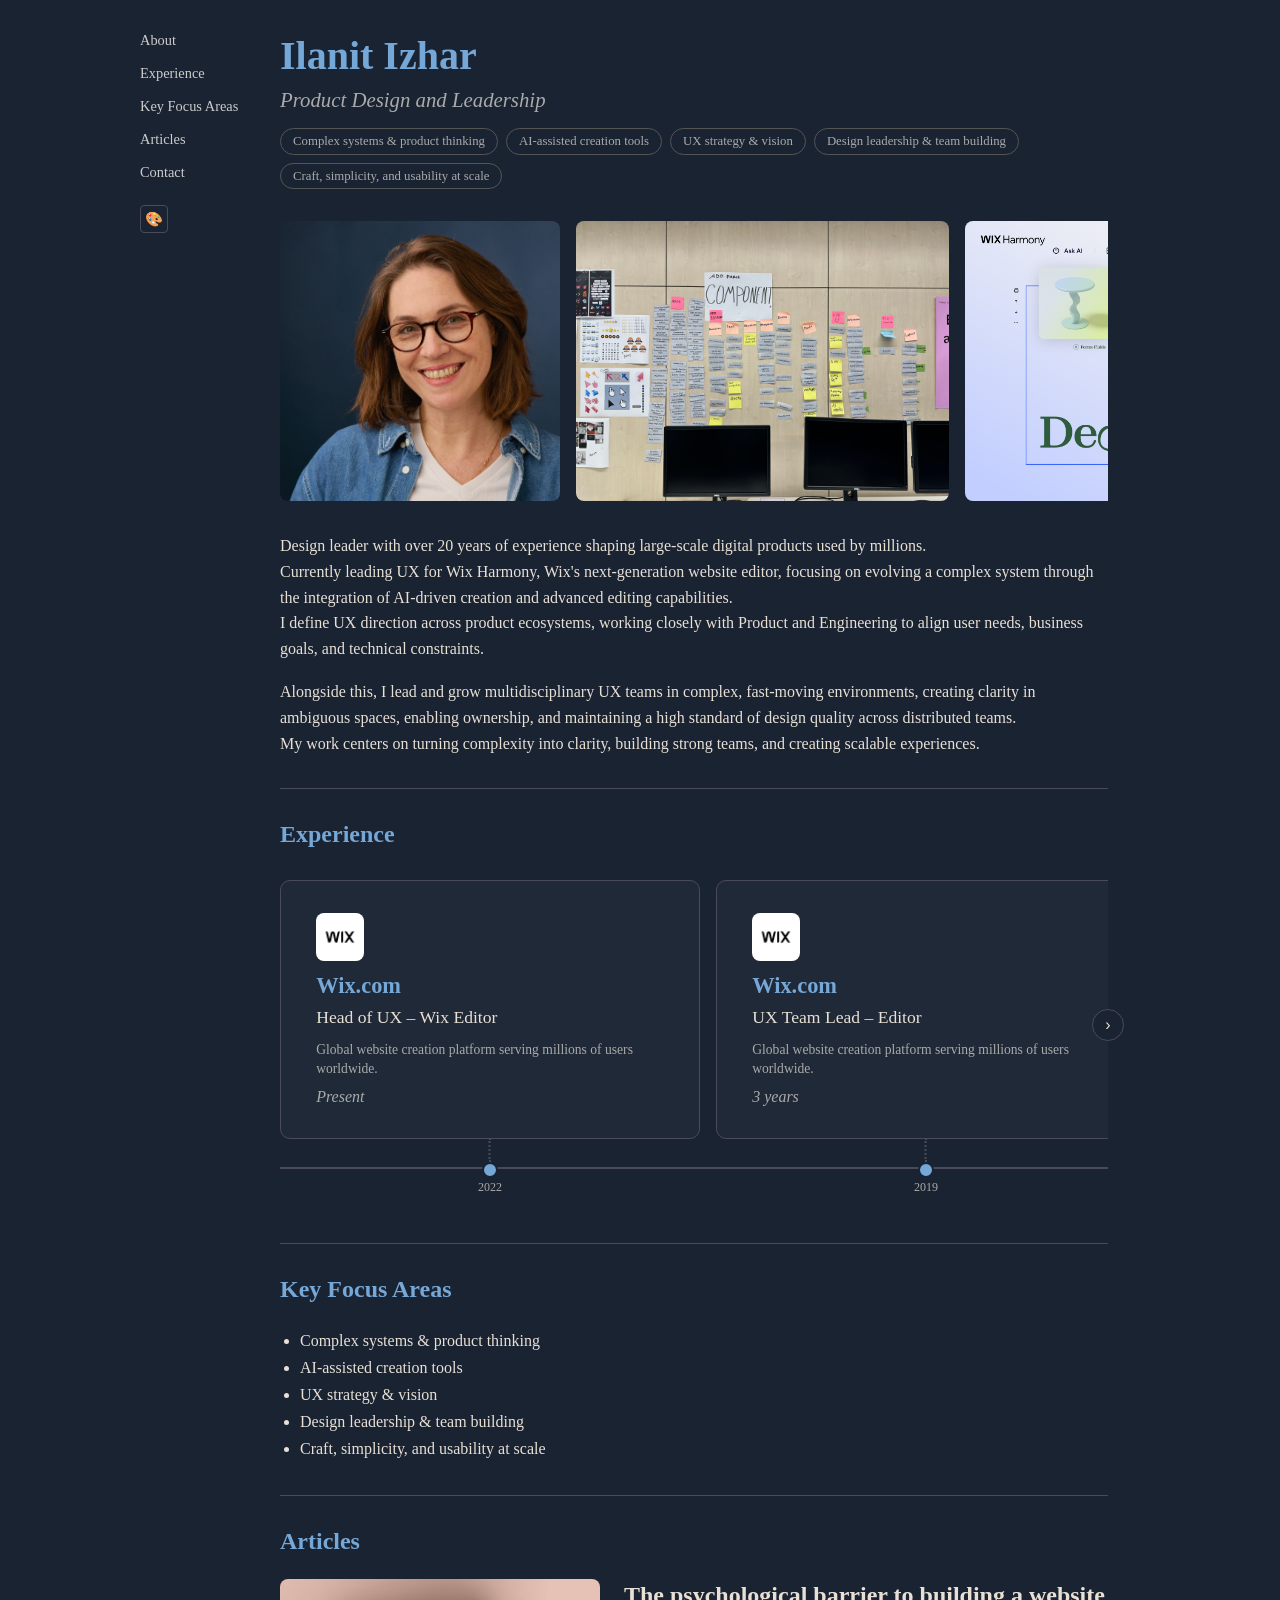
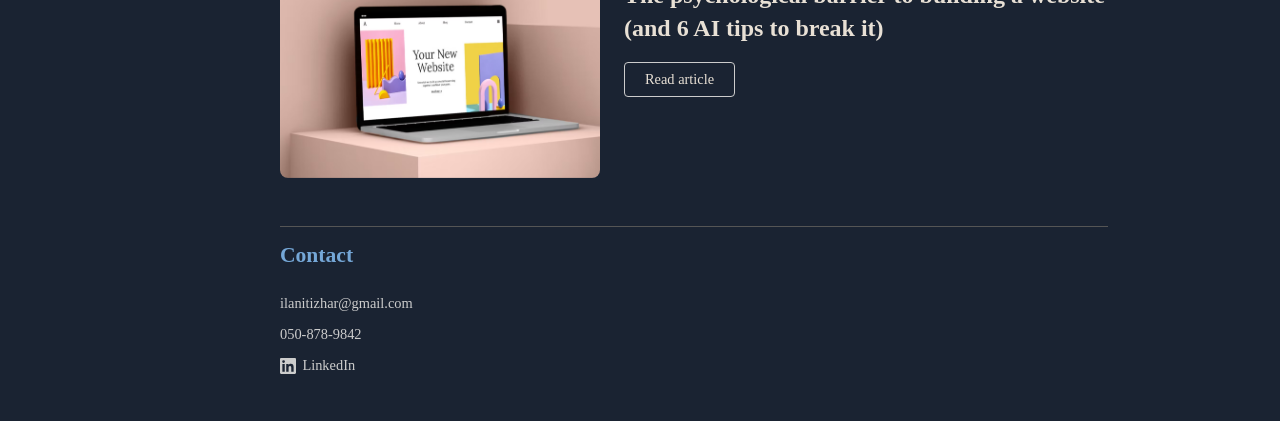
==== commit 56bfa01b: "Add full article page and update article section styling - Create article.html with complete article" ====
--- a/index.html
+++ b/index.html
@@ -154,7 +154,7 @@
       <img src="media/fc2532_8f510f0530d548c6889fca496eeb2dd0~mv2.avif" alt="Article cover">
       <div class="article-card-content">
         <h3>The psychological barrier to building a website (and 6 AI tips to break it)</h3>
-        <a href="https://www.wix.com/blog/breaking-the-psychological-barrier-to-building-a-website" target="_blank" class="btn">Read article</a>
+        <a href="article.html" class="btn">Read article</a>
       </div>
     </div>
   </section>
--- a/styles.css
+++ b/styles.css
@@ -438,7 +438,7 @@
 }
 
 .article-card img {
-  width: 200px;
+  width: 320px;
   border-radius: 8px;
   object-fit: cover;
   flex-shrink: 0;
@@ -452,7 +452,8 @@
 }
 
 .article-card-content h3 {
-  font-size: 1.1rem;
+  font-size: 1.5rem;
+  line-height: 1.4;
 }
 
 .btn {
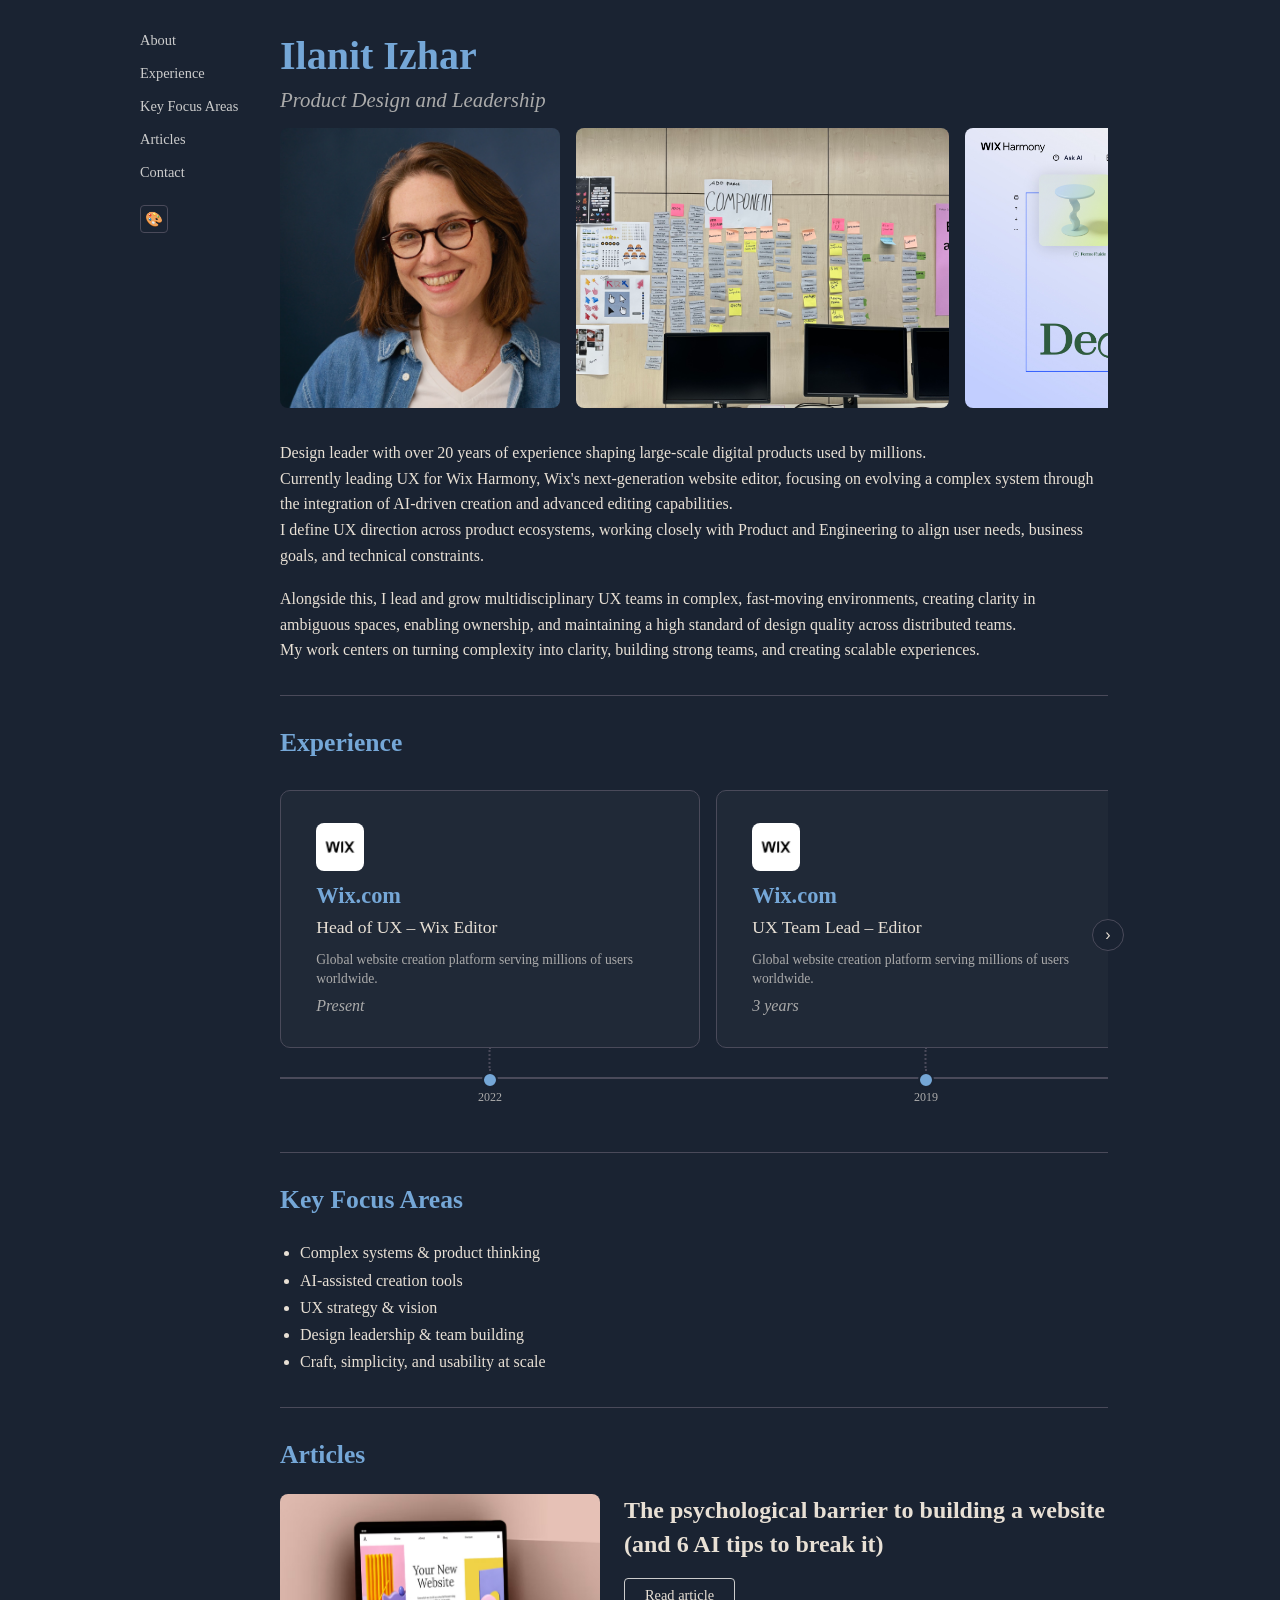
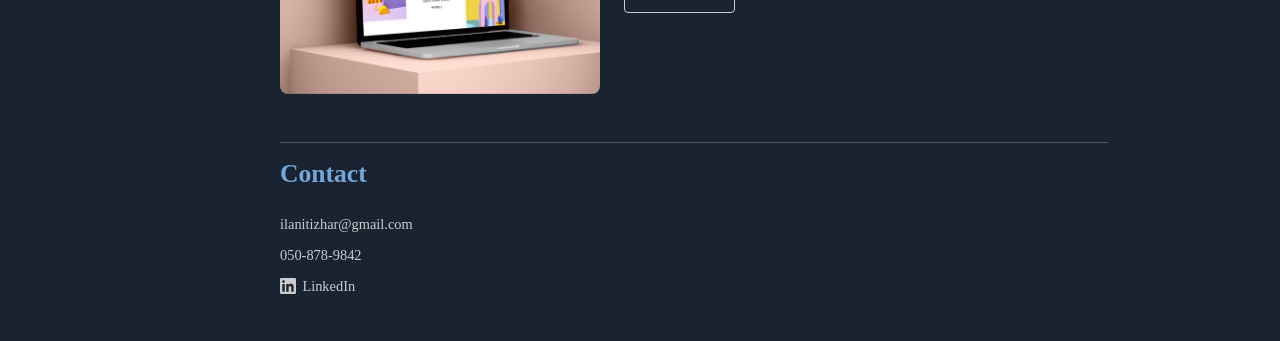
==== commit 426d0211: "Update theme system: fonts, sizes, and Playful theme - Replace Sunset theme with Playful (Syne headi" ====
--- a/index.html
+++ b/index.html
@@ -6,7 +6,7 @@
   <title>Ilanit Izhar</title>
   <link rel="preconnect" href="https://fonts.googleapis.com">
   <link rel="preconnect" href="https://fonts.gstatic.com" crossorigin>
-  <link href="https://fonts.googleapis.com/css2?family=DM+Serif+Display&family=Inter:wght@400;600&family=Nunito:wght@400;600&family=Playfair+Display:wght@400;700&family=Source+Sans+3:wght@400;600&family=Space+Grotesk:wght@400;600&display=swap" rel="stylesheet">
+  <link href="https://fonts.googleapis.com/css2?family=DM+Serif+Display&family=Inter:wght@400;600&family=Nunito:wght@400;600&family=Playfair+Display:wght@400;700&family=Source+Sans+3:wght@400;600&family=Space+Grotesk:wght@400;600&family=Space+Mono:wght@400;700&family=Bricolage+Grotesque:wght@400;700;800&family=Outfit:wght@400;600&family=Syne:wght@400;700;800&display=swap" rel="stylesheet">
   <link rel="stylesheet" href="styles.css">
 </head>
 <body>
@@ -24,14 +24,6 @@
 
   <h1>Ilanit Izhar</h1>
   <p class="subtitle">Product Design and Leadership</p>
-  <div class="tags">
-    <span class="tag">Complex systems &amp; product thinking</span>
-    <span class="tag">AI-assisted creation tools</span>
-    <span class="tag">UX strategy &amp; vision</span>
-    <span class="tag">Design leadership &amp; team building</span>
-    <span class="tag">Craft, simplicity, and usability at scale</span>
-  </div>
-
   <div class="gallery-track-wrapper">
     <div class="gallery-track">
       <img src="media/profile.jpg" alt="Profile photo">
@@ -198,6 +190,7 @@
         name: 'Daylight',
         headingFont: "Georgia, 'Times New Roman', serif",
         bodyFont: "Georgia, 'Times New Roman', serif",
+        fontSizes: { h1: '3.5rem', h2: '2rem' },
         vars: {
           '--bg': '#f5f3f0', '--text': '#2a2a2a', '--text-muted': '#666',
           '--title': '#4a5a9e', '--border': '#ddd', '--border-light': '#ccc',
@@ -218,6 +211,7 @@
         name: 'Editorial',
         headingFont: "'Playfair Display', Georgia, serif",
         bodyFont: "'Source Sans 3', 'Helvetica Neue', sans-serif",
+        fontSizes: { h1: '3.5rem', h2: '3.5rem' },
         vars: {
           '--bg': '#faf8f5', '--text': '#2d2d2d', '--text-muted': '#7a7a7a',
           '--title': '#8b4513', '--border': '#e0d8ce', '--border-light': '#d4ccc2',
@@ -237,7 +231,8 @@
       modernist: {
         name: 'Modernist',
         headingFont: "'Space Grotesk', 'Arial', sans-serif",
-        bodyFont: "'Inter', 'Helvetica Neue', sans-serif",
+        bodyFont: "'Space Mono', monospace",
+        fontSizes: { h1: '3rem', h2: '2rem' },
         vars: {
           '--bg': '#111111', '--text': '#f0f0f0', '--text-muted': '#999',
           '--title': '#00d4aa', '--border': '#333', '--border-light': '#444',
@@ -254,25 +249,26 @@
         ],
         swatches: ['#111111', '#00d4aa', '#225555']
       },
-      sunset: {
-        name: 'Sunset',
-        headingFont: "'DM Serif Display', Georgia, serif",
-        bodyFont: "'Nunito', 'Helvetica Neue', sans-serif",
+      playful: {
+        name: 'Playful',
+        headingFont: "'Syne', 'Arial', sans-serif",
+        bodyFont: "'Outfit', 'Helvetica Neue', sans-serif",
+        fontSizes: { h1: '3.5rem', h2: '2.2rem' },
         vars: {
-          '--bg': '#2b1b35', '--text': '#f5e6d3', '--text-muted': '#c4a882',
-          '--title': '#e8956a', '--border': '#4a3555', '--border-light': '#5a4565',
-          '--link': '#d4b896', '--link-hover': '#f5e6d3', '--tag-border': '#5a4565',
-          '--btn-border': '#e8956a', '--btn-hover-bg': '#e8956a', '--btn-hover-text': '#2b1b35',
-          '--footer-text': '#a08870'
+          '--bg': '#1a1130', '--text': '#f5f0ff', '--text-muted': '#c4b0e0',
+          '--title': '#ff6bb5', '--border': '#3d2a5c', '--border-light': '#4d3a6c',
+          '--link': '#d9a0ff', '--link-hover': '#fff', '--tag-border': '#5a3d8a',
+          '--btn-border': '#ff6bb5', '--btn-hover-bg': '#ff6bb5', '--btn-hover-text': '#1a1130',
+          '--footer-text': '#9980bb'
         },
         scroll: [
-          { id: 'about',      bg: '#2b1b35', text: '#f5e6d3' },
-          { id: 'experience', bg: '#3d2240', text: '#f5e6d3' },
-          { id: 'focus',      bg: '#52294a', text: '#f5e6d3' },
-          { id: 'articles',   bg: '#6b3050', text: '#f5e6d3' },
-          { id: 'contact',    bg: '#843855', text: '#f5e6d3' }
+          { id: 'about',      bg: '#1a1130', text: '#f5f0ff' },
+          { id: 'experience', bg: '#2a1545', text: '#f5f0ff' },
+          { id: 'focus',      bg: '#3d1a5c', text: '#f5f0ff' },
+          { id: 'articles',   bg: '#5c1a6e', text: '#f5f0ff' },
+          { id: 'contact',    bg: '#7a1a60', text: '#f5f0ff' }
         ],
-        swatches: ['#2b1b35', '#e8956a', '#843855']
+        swatches: ['#1a1130', '#ff6bb5', '#f7a832']
       }
     };
 
@@ -291,6 +287,14 @@
       }
 
       document.body.style.fontFamily = theme.bodyFont;
+      var sizes = theme.fontSizes || {};
+      var defaultSizes = { h1: '2.5rem', h2: '1.6rem' };
+      document.querySelectorAll('h1').forEach(function(el) {
+        el.style.fontSize = sizes.h1 || defaultSizes.h1;
+      });
+      document.querySelectorAll('h2').forEach(function(el) {
+        el.style.fontSize = sizes.h2 || defaultSizes.h2;
+      });
       var headings = document.querySelectorAll('h1, h2, h3, h4');
       for (var i = 0; i < headings.length; i++) {
         headings[i].style.fontFamily = theme.headingFont;
--- a/styles.css
+++ b/styles.css
@@ -95,6 +95,7 @@
   display: flex;
   flex-wrap: wrap;
   gap: 0.5rem;
+  margin-top: 2rem;
   margin-bottom: 2rem;
 }
 
@@ -103,7 +104,7 @@
   padding: 0.3rem 0.75rem;
   border: 1px solid var(--tag-border);
   border-radius: 20px;
-  font-size: 0.8rem;
+  font-size: 1rem;
   color: var(--text-muted);
 }
 
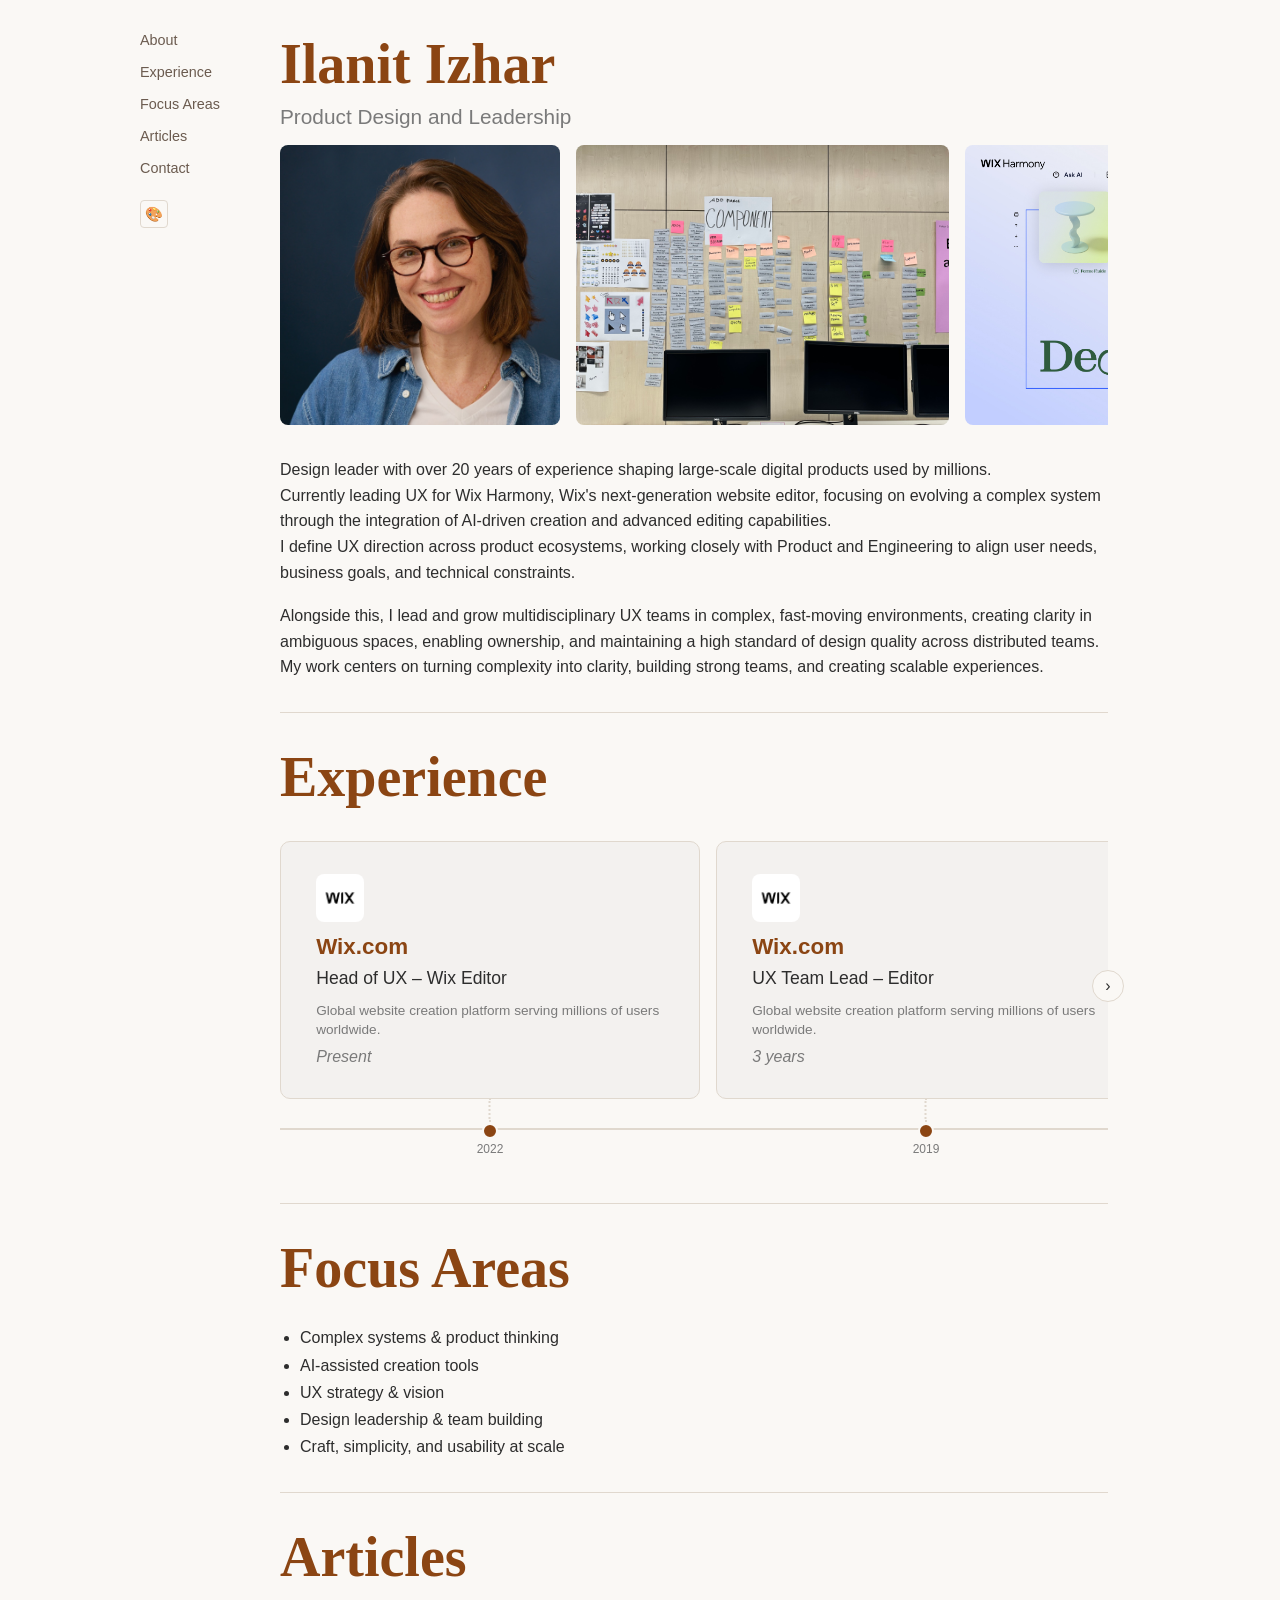
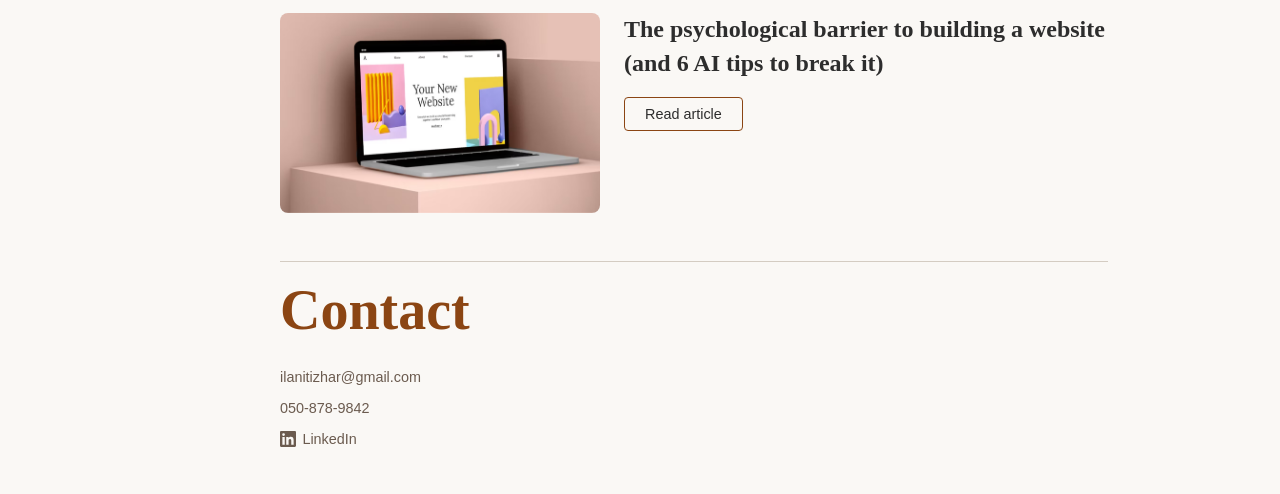
==== commit fc82b6bd: "Refine themes, nav, and gallery - Update Daylight theme to pure black and white - Make Editorial the" ====
--- a/index.html
+++ b/index.html
@@ -13,7 +13,7 @@
   <nav class="nav-bar">
     <a href="#">About</a>
     <a href="#experience">Experience</a>
-    <a href="#focus">Key Focus Areas</a>
+    <a href="#focus">Focus Areas</a>
     <a href="#articles">Articles</a>
     <a href="#contact">Contact</a>
     <div class="theme-panel-wrapper">
@@ -128,7 +128,7 @@
   <hr class="section-divider">
 
   <section id="focus">
-    <h2>Key Focus Areas</h2>
+    <h2>Focus Areas</h2>
     <ul class="focus-list">
       <li>Complex systems &amp; product thinking</li>
       <li>AI-assisted creation tools</li>
@@ -166,47 +166,6 @@
 
   <script>
     var themes = {
-      midnight: {
-        name: 'Midnight',
-        headingFont: "Georgia, 'Times New Roman', serif",
-        bodyFont: "Georgia, 'Times New Roman', serif",
-        vars: {
-          '--bg': '#1a2332', '--text': '#e8e0d5', '--text-muted': '#aaa',
-          '--title': '#75a7d7', '--border': '#4a4a5a', '--border-light': '#555',
-          '--link': '#ccc', '--link-hover': '#fff', '--tag-border': '#555',
-          '--btn-border': '#ccc', '--btn-hover-bg': '#e8e0d5', '--btn-hover-text': '#1a2332',
-          '--footer-text': '#999'
-        },
-        scroll: [
-          { id: 'about',      bg: '#1a2332', text: '#e8e0d5' },
-          { id: 'experience', bg: '#2d3558', text: '#e8e0d5' },
-          { id: 'focus',      bg: '#40477e', text: '#e8e0d5' },
-          { id: 'articles',   bg: '#5659a9', text: '#e8e0d5' },
-          { id: 'contact',    bg: '#6c6cd5', text: '#e8e0d5' }
-        ],
-        swatches: ['#1a2332', '#75a7d7', '#6c6cd5']
-      },
-      daylight: {
-        name: 'Daylight',
-        headingFont: "Georgia, 'Times New Roman', serif",
-        bodyFont: "Georgia, 'Times New Roman', serif",
-        fontSizes: { h1: '3.5rem', h2: '2rem' },
-        vars: {
-          '--bg': '#f5f3f0', '--text': '#2a2a2a', '--text-muted': '#666',
-          '--title': '#4a5a9e', '--border': '#ddd', '--border-light': '#ccc',
-          '--link': '#555', '--link-hover': '#1a1a1a', '--tag-border': '#bbb',
-          '--btn-border': '#555', '--btn-hover-bg': '#2a2a2a', '--btn-hover-text': '#f5f3f0',
-          '--footer-text': '#777'
-        },
-        scroll: [
-          { id: 'about',      bg: '#f5f3f0', text: '#2a2a2a' },
-          { id: 'experience', bg: '#edeae5', text: '#2a2a2a' },
-          { id: 'focus',      bg: '#e5e2dc', text: '#2a2a2a' },
-          { id: 'articles',   bg: '#ddd9d3', text: '#2a2a2a' },
-          { id: 'contact',    bg: '#d5d1ca', text: '#2a2a2a' }
-        ],
-        swatches: ['#f5f3f0', '#4a5a9e', '#d5d1ca']
-      },
       editorial: {
         name: 'Editorial',
         headingFont: "'Playfair Display', Georgia, serif",
@@ -228,6 +187,47 @@
         ],
         swatches: ['#faf8f5', '#8b4513', '#ded4c4']
       },
+      midnight: {
+        name: 'Midnight',
+        headingFont: "Georgia, 'Times New Roman', serif",
+        bodyFont: "Georgia, 'Times New Roman', serif",
+        vars: {
+          '--bg': '#1a2332', '--text': '#e8e0d5', '--text-muted': '#aaa',
+          '--title': '#75a7d7', '--border': '#4a4a5a', '--border-light': '#555',
+          '--link': '#ccc', '--link-hover': '#fff', '--tag-border': '#555',
+          '--btn-border': '#ccc', '--btn-hover-bg': '#e8e0d5', '--btn-hover-text': '#1a2332',
+          '--footer-text': '#999'
+        },
+        scroll: [
+          { id: 'about',      bg: '#1a2332', text: '#e8e0d5' },
+          { id: 'experience', bg: '#2d3558', text: '#e8e0d5' },
+          { id: 'focus',      bg: '#40477e', text: '#e8e0d5' },
+          { id: 'articles',   bg: '#5659a9', text: '#e8e0d5' },
+          { id: 'contact',    bg: '#6c6cd5', text: '#e8e0d5' }
+        ],
+        swatches: ['#1a2332', '#75a7d7', '#6c6cd5']
+      },
+      daylight: {
+        name: 'Daylight',
+        headingFont: "Georgia, 'Times New Roman', serif",
+        bodyFont: "Georgia, 'Times New Roman', serif",
+        fontSizes: { h1: '3.5rem', h2: '2rem' },
+        vars: {
+          '--bg': '#ffffff', '--text': '#111111', '--text-muted': '#555',
+          '--title': '#111111', '--border': '#ddd', '--border-light': '#ccc',
+          '--link': '#333', '--link-hover': '#000', '--tag-border': '#999',
+          '--btn-border': '#111111', '--btn-hover-bg': '#111111', '--btn-hover-text': '#ffffff',
+          '--footer-text': '#777'
+        },
+        scroll: [
+          { id: 'about',      bg: '#ffffff', text: '#111111' },
+          { id: 'experience', bg: '#fafafa', text: '#111111' },
+          { id: 'focus',      bg: '#f5f5f5', text: '#111111' },
+          { id: 'articles',   bg: '#f0f0f0', text: '#111111' },
+          { id: 'contact',    bg: '#eaeaea', text: '#111111' }
+        ],
+        swatches: ['#ffffff', '#111111', '#eaeaea']
+      },
       modernist: {
         name: 'Modernist',
         headingFont: "'Space Grotesk', 'Arial', sans-serif",
@@ -272,7 +272,7 @@
       }
     };
 
-    var currentThemeKey = localStorage.getItem('selectedTheme') || 'midnight';
+    var currentThemeKey = localStorage.getItem('selectedTheme') || 'editorial';
     var panelOpen = false;
 
     function applyTheme(key) {
--- a/styles.css
+++ b/styles.css
@@ -46,6 +46,7 @@
   color: var(--link);
   text-decoration: none;
   font-size: 0.9rem;
+  white-space: nowrap;
 }
 
 .nav-bar a:hover {
@@ -85,7 +86,7 @@
 }
 
 .subtitle {
-  font-style: italic;
+  font-style: normal;
   color: var(--text-muted);
   font-size: 1.3rem;
   margin-bottom: 0.75rem;
@@ -134,7 +135,7 @@
 .gallery-track {
   display: flex;
   gap: 1rem;
-  animation: scroll-gallery 40s linear infinite;
+  animation: scroll-gallery 60s linear infinite;
   width: max-content;
 }
 
@@ -579,6 +580,7 @@
     right: 0;
     flex-direction: row;
     flex-wrap: wrap;
+    align-items: center;
     gap: 0.75rem;
     padding: 0.75rem 1rem;
     background-color: var(--bg);
@@ -606,6 +608,12 @@
     max-width: 300px;
   }
 
+  .theme-panel-wrapper {
+    margin-left: auto;
+    display: flex;
+    align-items: center;
+  }
+
   .theme-panel {
     left: auto;
     right: 0;
